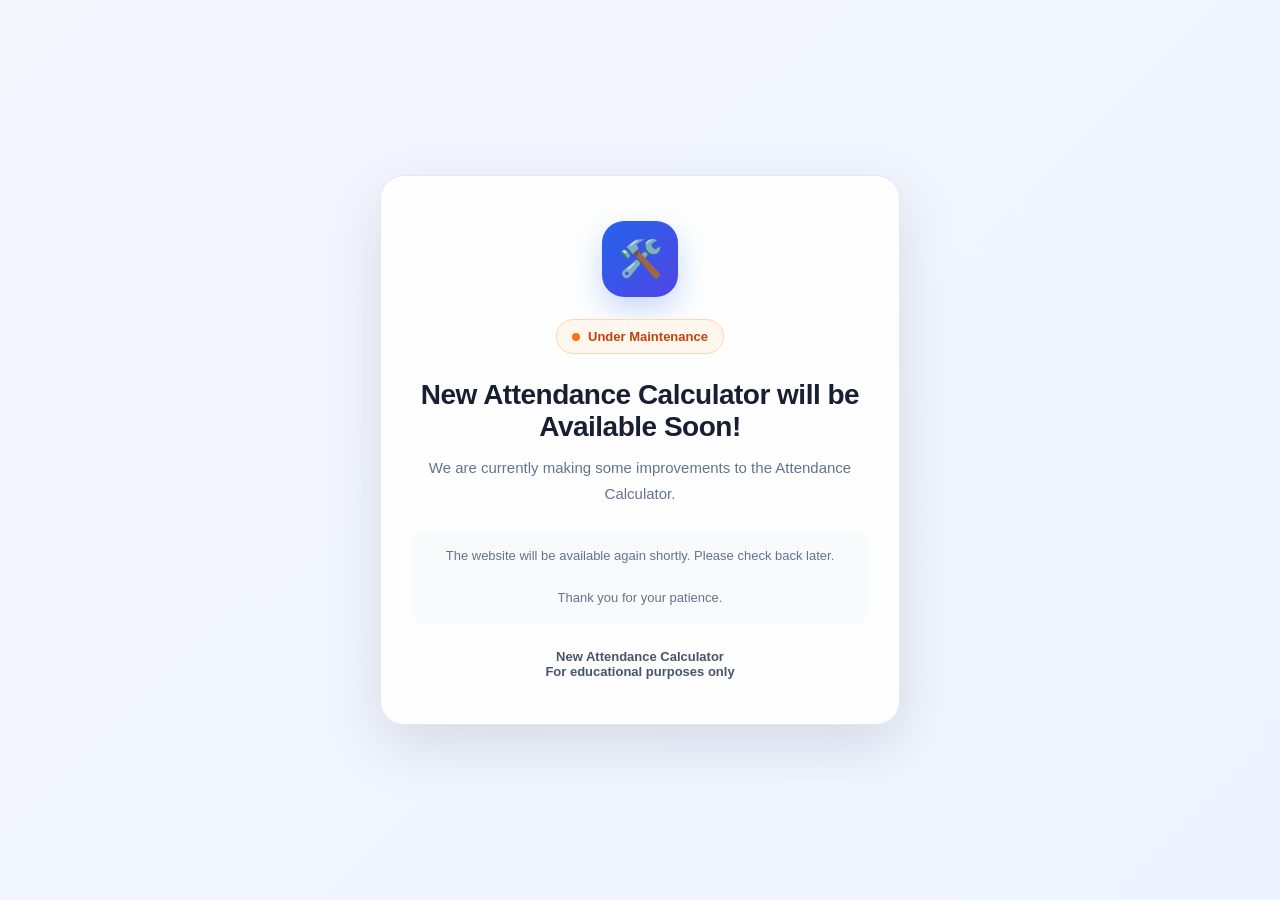
==== index.html @ e34f9a3a "Update index.html" ====
<!DOCTYPE html>
<html lang="en">
<head>
  <meta charset="UTF-8">
  <meta name="viewport" content="width=device-width, initial-scale=1.0">

  <title>New Attendance Calculator</title>
  <style>
    * {
      margin: 0;
      padding: 0;
      box-sizing: border-box;
    }

    body {
      min-height: 100vh;
      font-family: Inter, Arial, sans-serif;
      background: linear-gradient(135deg, #f5f7ff, #eef4ff);
      color: #172033;
      display: flex;
      align-items: center;
      justify-content: center;
      padding: 20px;
    }

    .maintenance-card {
      width: 100%;
      max-width: 520px;
      background: rgba(255, 255, 255, 0.95);
      border: 1px solid #e2e8f0;
      border-radius: 24px;
      padding: 45px 30px;
      text-align: center;
      box-shadow: 0 20px 60px rgba(15, 23, 42, 0.12);
    }

    .icon {
      width: 76px;
      height: 76px;
      margin: 0 auto 22px;
      border-radius: 22px;
      background: linear-gradient(135deg, #2563eb, #4f46e5);
      display: flex;
      align-items: center;
      justify-content: center;
      font-size: 36px;
      box-shadow: 0 12px 30px rgba(37, 99, 235, 0.25);
    }

    h1 {
      font-size: 28px;
      margin-bottom: 12px;
      letter-spacing: -0.5px;
    }

    .subtitle {
      color: #64748b;
      font-size: 15px;
      line-height: 1.7;
      margin-bottom: 25px;
    }

    .status {
      display: inline-flex;
      align-items: center;
      gap: 8px;
      background: #fff7ed;
      color: #c2410c;
      border: 1px solid #fed7aa;
      padding: 9px 15px;
      border-radius: 999px;
      font-size: 13px;
      font-weight: 700;
      margin-bottom: 25px;
    }

    .dot {
      width: 8px;
      height: 8px;
      background: #f97316;
      border-radius: 50%;
      animation: pulse 1.5s infinite;
    }

    @keyframes pulse {
      0%, 100% {
        opacity: 1;
      }

      50% {
        opacity: 0.35;
      }
    }

    .info {
      background: #f8fafc;
      border-radius: 14px;
      padding: 15px;
      color: #64748b;
      font-size: 13px;
      line-height: 1.6;
      margin-bottom: 25px;
    }

    .brand {
      font-size: 13px;
      color: #94a3b8;
    }

    .brand strong {
      color: #475569;
    }

    @media (max-width: 480px) {
      .maintenance-card {
        padding: 35px 20px;
        border-radius: 20px;
      }

      h1 {
        font-size: 24px;
      }

      .icon {
        width: 68px;
        height: 68px;
        font-size: 32px;
      }
    }
  </style>
</head>

<body>

  <main class="maintenance-card">

    <div class="icon">🛠️</div>

    <div class="status">
      <span class="dot"></span>
      Under Maintenance
    </div>

    <h1>New Attendance Calculator will be Available Soon!</h1>

    <p class="subtitle">
      We are currently making some improvements to the
      Attendance Calculator.
    </p>

    <div class="info">
      The website will be available again shortly.
      Please check back later.
      <br><br>
      Thank you for your patience.
    </div>

    <div class="brand">
      <strong>New Attendance Calculator
      <br>
      For educational purposes only
    </div>

  </main>

</body>
</html>
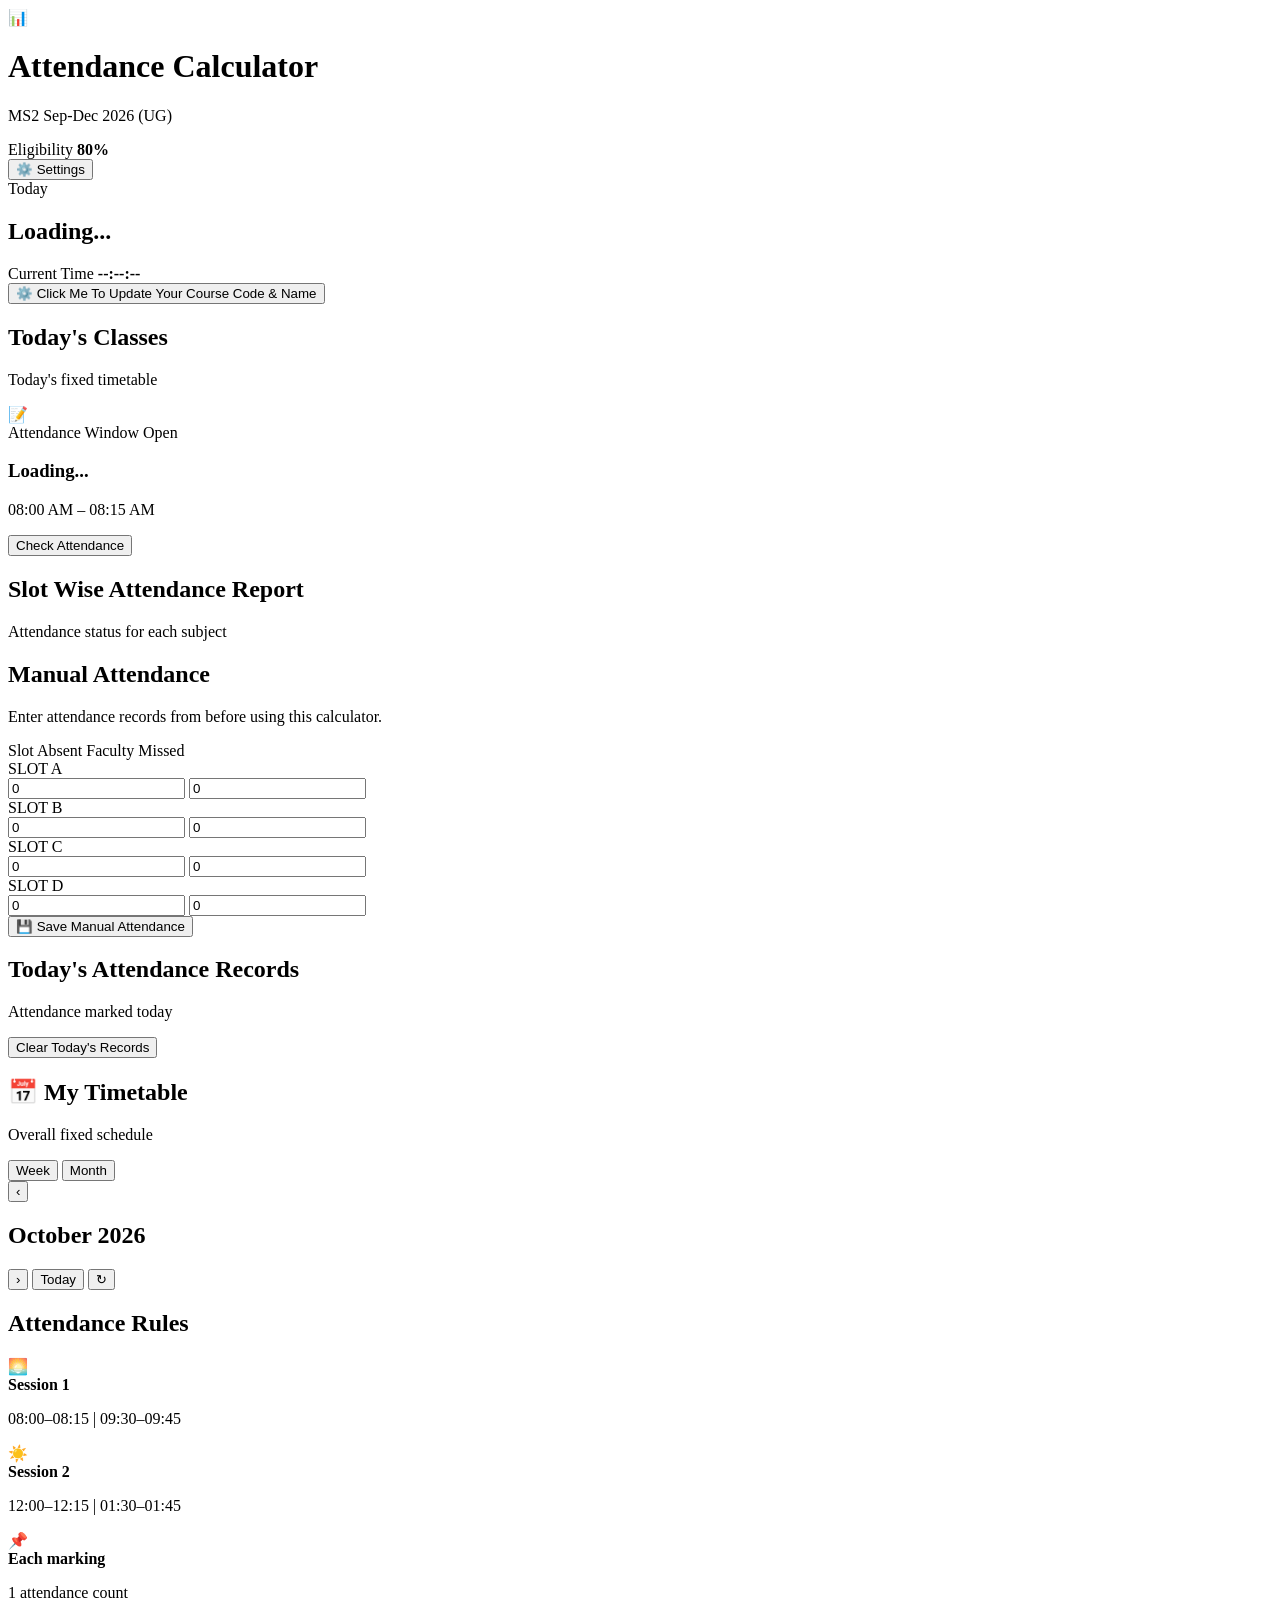
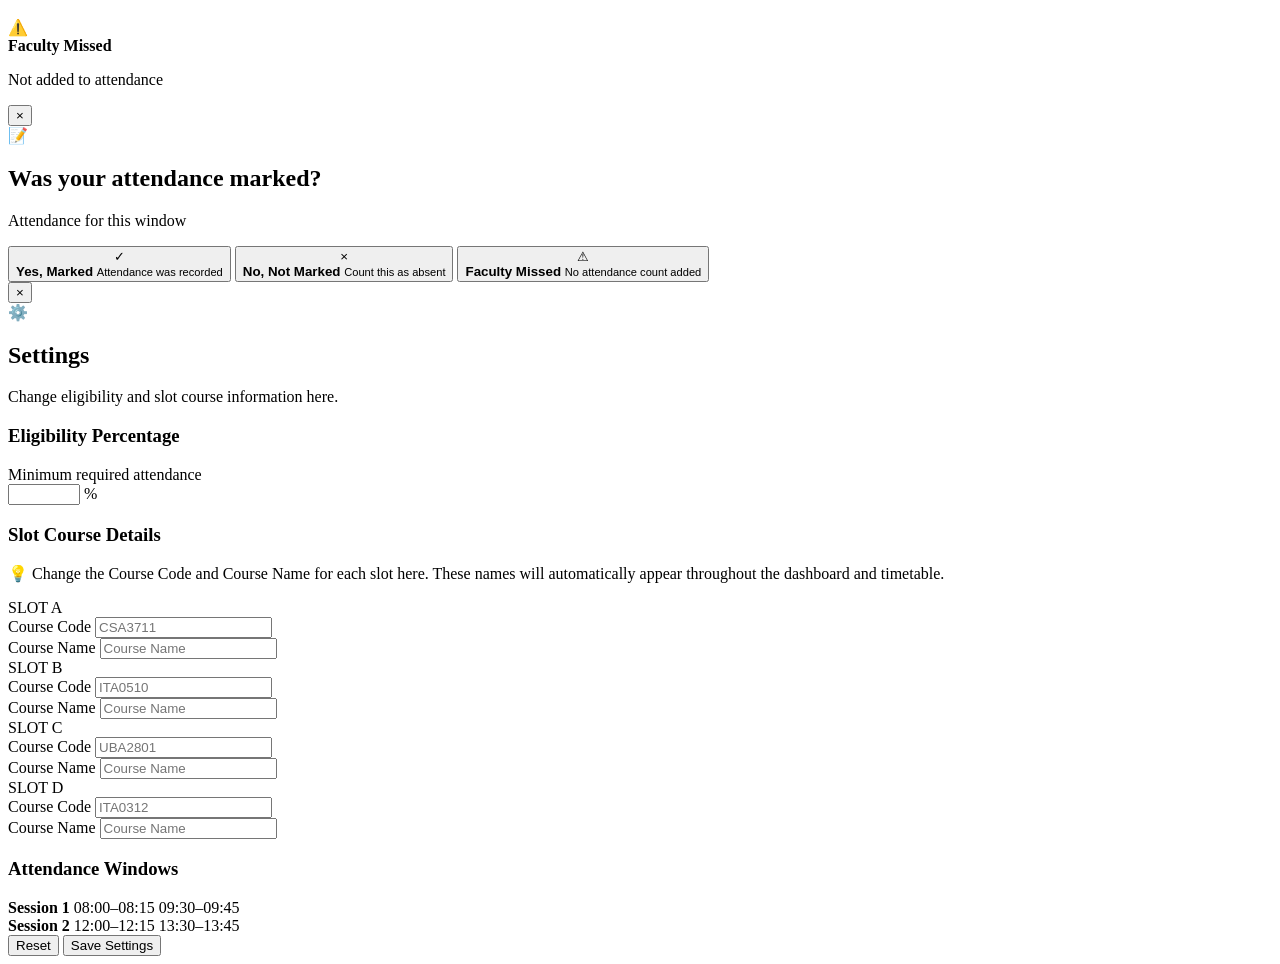
==== commit 2c956d5e: "New Portsl New SEM index.html" ====
--- a/index.html
+++ b/index.html
@@ -1,167 +1,1013 @@
 <!DOCTYPE html>
 <html lang="en">
 <head>
-  <meta charset="UTF-8">
-  <meta name="viewport" content="width=device-width, initial-scale=1.0">
-
-  <title>New Attendance Calculator</title>
-  <style>
-    * {
-      margin: 0;
-      padding: 0;
-      box-sizing: border-box;
-    }
-
-    body {
-      min-height: 100vh;
-      font-family: Inter, Arial, sans-serif;
-      background: linear-gradient(135deg, #f5f7ff, #eef4ff);
-      color: #172033;
-      display: flex;
-      align-items: center;
-      justify-content: center;
-      padding: 20px;
-    }
-
-    .maintenance-card {
-      width: 100%;
-      max-width: 520px;
-      background: rgba(255, 255, 255, 0.95);
-      border: 1px solid #e2e8f0;
-      border-radius: 24px;
-      padding: 45px 30px;
-      text-align: center;
-      box-shadow: 0 20px 60px rgba(15, 23, 42, 0.12);
-    }
-
-    .icon {
-      width: 76px;
-      height: 76px;
-      margin: 0 auto 22px;
-      border-radius: 22px;
-      background: linear-gradient(135deg, #2563eb, #4f46e5);
-      display: flex;
-      align-items: center;
-      justify-content: center;
-      font-size: 36px;
-      box-shadow: 0 12px 30px rgba(37, 99, 235, 0.25);
-    }
-
-    h1 {
-      font-size: 28px;
-      margin-bottom: 12px;
-      letter-spacing: -0.5px;
-    }
-
-    .subtitle {
-      color: #64748b;
-      font-size: 15px;
-      line-height: 1.7;
-      margin-bottom: 25px;
-    }
-
-    .status {
-      display: inline-flex;
-      align-items: center;
-      gap: 8px;
-      background: #fff7ed;
-      color: #c2410c;
-      border: 1px solid #fed7aa;
-      padding: 9px 15px;
-      border-radius: 999px;
-      font-size: 13px;
-      font-weight: 700;
-      margin-bottom: 25px;
-    }
-
-    .dot {
-      width: 8px;
-      height: 8px;
-      background: #f97316;
-      border-radius: 50%;
-      animation: pulse 1.5s infinite;
-    }
-
-    @keyframes pulse {
-      0%, 100% {
-        opacity: 1;
-      }
-
-      50% {
-        opacity: 0.35;
-      }
-    }
-
-    .info {
-      background: #f8fafc;
-      border-radius: 14px;
-      padding: 15px;
-      color: #64748b;
-      font-size: 13px;
-      line-height: 1.6;
-      margin-bottom: 25px;
-    }
-
-    .brand {
-      font-size: 13px;
-      color: #94a3b8;
-    }
-
-    .brand strong {
-      color: #475569;
-    }
-
-    @media (max-width: 480px) {
-      .maintenance-card {
-        padding: 35px 20px;
-        border-radius: 20px;
-      }
-
-      h1 {
-        font-size: 24px;
-      }
-
-      .icon {
-        width: 68px;
-        height: 68px;
-        font-size: 32px;
-      }
-    }
-  </style>
+    <meta charset="UTF-8">
+    <meta name="viewport" content="width=device-width, initial-scale=1.0">
+
+    <title>Attendance Calculator - MS2 Sep-Dec 2026</title>
+
+    <link rel="stylesheet" href="style.css">
 </head>
 
 <body>
 
-  <main class="maintenance-card">
-
-    <div class="icon">🛠️</div>
-
-    <div class="status">
-      <span class="dot"></span>
-      Under Maintenance
+<div class="app-container">
+
+    <!-- HEADER -->
+    <header class="top-header">
+
+        <div class="brand-section">
+
+            <div class="brand-icon">
+                📊
+            </div>
+
+            <div>
+                <h1>Attendance Calculator</h1>
+                <p>MS2 Sep-Dec 2026 (UG)</p>
+            </div>
+
+        </div>
+
+
+        <div class="header-actions">
+
+            <div class="eligibility-badge">
+
+                <span>Eligibility</span>
+
+                <strong id="headerEligibility">
+                    80%
+                </strong>
+
+            </div>
+
+
+            <button
+                class="settings-btn"
+                onclick="openSettings()"
+            >
+                ⚙️ Settings
+            </button>
+
+        </div>
+
+    </header>
+
+
+    <!-- CURRENT DATE/TIME -->
+    <section class="current-time-card">
+
+        <div>
+
+            <span class="small-label">
+                Today
+            </span>
+
+            <h2 id="currentDate">
+                Loading...
+            </h2>
+
+        </div>
+
+
+        <div class="live-time">
+
+            <span class="small-label">
+                Current Time
+            </span>
+
+            <strong id="currentTime">
+                --:--:--
+            </strong>
+
+        </div>
+        
+
+    </section>
+    <section class="current-time-card">
+      <div>
+            <button
+                class="settings-btn"
+                onclick="openSettings()"
+            >
+                ⚙️ Click Me To Update Your Course Code & Name
+            </button>
+
+            
+
+        </div>
+    </section>
+
+
+    <!-- TODAY'S CLASSES -->
+    <section class="section">
+
+        <div class="section-heading">
+
+            <div>
+
+                <h2>Today's Classes</h2>
+
+                <p>
+                    Today's fixed timetable
+                </p>
+
+            </div>
+
+        </div>
+
+
+        <div
+            id="todaySchedule"
+            class="today-schedule"
+        >
+        </div>
+
+    </section>
+
+
+    <!-- ACTIVE ATTENDANCE -->
+    <section
+        id="activeWindowSection"
+        class="active-window-section hidden"
+    >
+
+        <div class="active-window-card">
+
+            <div class="active-icon">
+                📝
+            </div>
+
+
+            <div class="active-info">
+
+                <span class="active-label">
+                    Attendance Window Open
+                </span>
+
+                <h3 id="activeSubjectName">
+                    Loading...
+                </h3>
+
+                <p id="activeWindowTime">
+                    08:00 AM – 08:15 AM
+                </p>
+
+            </div>
+
+
+            <button
+                class="check-attendance-btn"
+                onclick="openAttendanceModal()"
+            >
+                Check Attendance
+            </button>
+
+        </div>
+
+    </section>
+
+
+    <!-- SLOT ATTENDANCE -->
+    <section class="section">
+
+        <div class="section-heading">
+
+            <div>
+
+                <h2>Slot Wise Attendance Report</h2>
+
+                <p>
+                    Attendance status for each subject
+                </p>
+
+            </div>
+
+        </div>
+
+
+        <div
+            id="slotGrid"
+            class="slot-grid"
+        >
+        </div>
+
+    </section>
+
+
+    <!-- MANUAL ATTENDANCE -->
+    <section class="section">
+
+        <div class="section-heading">
+
+            <div>
+
+                <h2>Manual Attendance</h2>
+
+                <p>
+                    Enter attendance records from before using this calculator.
+                </p>
+
+            </div>
+
+        </div>
+
+
+        <div class="manual-main-card">
+
+            <div class="manual-main-header">
+
+                <span>Slot</span>
+
+                <span>Absent</span>
+
+                <span>Faculty Missed</span>
+
+            </div>
+
+
+            <!-- SLOT A -->
+
+            <div class="manual-main-row">
+
+                <div class="manual-slot-name slot-a-text">
+                    SLOT A
+                </div>
+
+                <input
+                    type="number"
+                    id="mainManualAbsentA"
+                    min="0"
+                    value="0"
+                >
+
+                <input
+                    type="number"
+                    id="mainManualFacultyA"
+                    min="0"
+                    value="0"
+                >
+
+            </div>
+
+
+            <!-- SLOT B -->
+
+            <div class="manual-main-row">
+
+                <div class="manual-slot-name slot-b-text">
+                    SLOT B
+                </div>
+
+                <input
+                    type="number"
+                    id="mainManualAbsentB"
+                    min="0"
+                    value="0"
+                >
+
+                <input
+                    type="number"
+                    id="mainManualFacultyB"
+                    min="0"
+                    value="0"
+                >
+
+            </div>
+
+
+            <!-- SLOT C -->
+
+            <div class="manual-main-row">
+
+                <div class="manual-slot-name slot-c-text">
+                    SLOT C
+                </div>
+
+                <input
+                    type="number"
+                    id="mainManualAbsentC"
+                    min="0"
+                    value="0"
+                >
+
+                <input
+                    type="number"
+                    id="mainManualFacultyC"
+                    min="0"
+                    value="0"
+                >
+
+            </div>
+
+
+            <!-- SLOT D -->
+
+            <div class="manual-main-row">
+
+                <div class="manual-slot-name slot-d-text">
+                    SLOT D
+                </div>
+
+                <input
+                    type="number"
+                    id="mainManualAbsentD"
+                    min="0"
+                    value="0"
+                >
+
+                <input
+                    type="number"
+                    id="mainManualFacultyD"
+                    min="0"
+                    value="0"
+                >
+
+            </div>
+
+
+            <div class="manual-save-area">
+
+                <button
+                    class="save-manual-btn"
+                    onclick="saveManualAttendance()"
+                >
+                    💾 Save Manual Attendance
+                </button>
+
+            </div>
+
+        </div>
+
+    </section>
+
+
+    <!-- TODAY RECORDS -->
+    <section class="section">
+
+        <div class="section-heading records-heading">
+
+            <div>
+
+                <h2>
+                    Today's Attendance Records
+                </h2>
+
+                <p>
+                    Attendance marked today
+                </p>
+
+            </div>
+
+
+            <button
+                class="danger-outline-btn"
+                onclick="clearTodayRecords()"
+            >
+                Clear Today's Records
+            </button>
+
+        </div>
+
+
+        <div
+            id="todayRecords"
+            class="records-container"
+        >
+        </div>
+
+    </section>
+
+
+    <!-- FIXED TIMETABLE -->
+    <section class="section timetable-section">
+
+        <div class="section-heading">
+
+            <div>
+
+                <h2>
+                    📅 My Timetable
+                </h2>
+
+                <p>
+                    Overall fixed schedule
+                </p>
+
+            </div>
+
+
+            <div class="view-switch">
+
+                <button
+                    id="weekViewBtn"
+                    onclick="setTimetableView('week')"
+                >
+                    Week
+                </button>
+
+
+                <button
+                    id="monthViewBtn"
+                    class="active"
+                    onclick="setTimetableView('month')"
+                >
+                    Month
+                </button>
+
+            </div>
+
+        </div>
+
+
+        <div class="calendar-toolbar">
+
+            <button
+                onclick="changeMonth(-1)"
+                class="calendar-arrow"
+            >
+                ‹
+            </button>
+
+
+            <h2 id="calendarTitle">
+                October 2026
+            </h2>
+
+
+            <button
+                onclick="changeMonth(1)"
+                class="calendar-arrow"
+            >
+                ›
+            </button>
+
+
+            <button
+                onclick="goToToday()"
+                class="today-btn"
+            >
+                Today
+            </button>
+
+
+            <button
+                onclick="refreshSchedule()"
+                class="refresh-btn"
+            >
+                ↻
+            </button>
+
+        </div>
+
+
+        <div
+            id="calendarContainer"
+            class="calendar-container"
+        >
+        </div>
+
+    </section>
+
+
+    <!-- RULES -->
+    <section class="section rules-section">
+
+        <h2>
+            Attendance Rules
+        </h2>
+
+
+        <div class="rules-grid">
+
+            <div class="rule-card">
+
+                <span>🌅</span>
+
+                <div>
+
+                    <strong>
+                        Session 1
+                    </strong>
+
+                    <p>
+                        08:00–08:15 |
+                        09:30–09:45
+                    </p>
+
+                </div>
+
+            </div>
+
+
+            <div class="rule-card">
+
+                <span>☀️</span>
+
+                <div>
+
+                    <strong>
+                        Session 2
+                    </strong>
+
+                    <p>
+                        12:00–12:15 |
+                        01:30–01:45
+                    </p>
+
+                </div>
+
+            </div>
+
+
+            <div class="rule-card">
+
+                <span>📌</span>
+
+                <div>
+
+                    <strong>
+                        Each marking
+                    </strong>
+
+                    <p>
+                        1 attendance count
+                    </p>
+
+                </div>
+
+            </div>
+
+
+            <div class="rule-card">
+
+                <span>⚠️</span>
+
+                <div>
+
+                    <strong>
+                        Faculty Missed
+                    </strong>
+
+                    <p>
+                        Not added to attendance
+                    </p>
+
+                </div>
+
+            </div>
+
+        </div>
+
+    </section>
+
+</div>
+
+
+<!-- =====================================================
+     ATTENDANCE MODAL
+===================================================== -->
+
+<div
+    id="attendanceModal"
+    class="modal hidden"
+>
+
+    <div class="modal-box">
+
+        <button
+            class="modal-close"
+            onclick="closeAttendanceModal()"
+        >
+            ×
+        </button>
+
+
+        <div class="modal-icon">
+            📝
+        </div>
+
+
+        <h2>
+            Was your attendance marked?
+        </h2>
+
+
+        <p id="modalSubjectText">
+            Attendance for this window
+        </p>
+
+
+        <div class="attendance-options">
+
+            <button
+                class="attendance-option present-option"
+                onclick="submitAttendance('present')"
+            >
+
+                <span>✓</span>
+
+                <div>
+
+                    <strong>
+                        Yes, Marked
+                    </strong>
+
+                    <small>
+                        Attendance was recorded
+                    </small>
+
+                </div>
+
+            </button>
+
+
+            <button
+                class="attendance-option absent-option"
+                onclick="submitAttendance('absent')"
+            >
+
+                <span>×</span>
+
+                <div>
+
+                    <strong>
+                        No, Not Marked
+                    </strong>
+
+                    <small>
+                        Count this as absent
+                    </small>
+
+                </div>
+
+            </button>
+
+
+            <button
+                class="attendance-option missed-option"
+                onclick="submitAttendance('faculty_missed')"
+            >
+
+                <span>⚠</span>
+
+                <div>
+
+                    <strong>
+                        Faculty Missed
+                    </strong>
+
+                    <small>
+                        No attendance count added
+                    </small>
+
+                </div>
+
+            </button>
+
+        </div>
+
     </div>
 
-    <h1>New Attendance Calculator will be Available Soon!</h1>
-
-    <p class="subtitle">
-      We are currently making some improvements to the
-      Attendance Calculator.
-    </p>
-
-    <div class="info">
-      The website will be available again shortly.
-      Please check back later.
-      <br><br>
-      Thank you for your patience.
+</div>
+
+
+<!-- =====================================================
+     SETTINGS MODAL
+===================================================== -->
+
+<div
+    id="settingsModal"
+    class="modal hidden"
+>
+
+    <div class="modal-box settings-modal-box">
+
+        <button
+            class="modal-close"
+            onclick="closeSettings()"
+        >
+            ×
+        </button>
+
+
+        <div class="modal-icon">
+            ⚙️
+        </div>
+
+
+        <h2>
+            Settings
+        </h2>
+
+
+        <p class="modal-description">
+            Change eligibility and slot course information here.
+        </p>
+
+
+        <!-- ELIGIBILITY -->
+
+        <div class="settings-section">
+
+            <h3>
+                Eligibility Percentage
+            </h3>
+
+            <label>
+                Minimum required attendance
+            </label>
+
+
+            <div class="percentage-input">
+
+                <input
+                    type="number"
+                    id="eligibilityInput"
+                    min="1"
+                    max="100"
+                    step="0.1"
+                >
+
+                <span>%</span>
+
+            </div>
+
+        </div>
+
+
+        <!-- COURSE INFORMATION -->
+
+        <div class="settings-section">
+
+            <h3>
+                Slot Course Details
+            </h3>
+
+            <p class="settings-help">
+                💡 Change the Course Code and Course Name for each slot here.
+                These names will automatically appear throughout the dashboard
+                and timetable.
+            </p>
+
+
+            <!-- A -->
+
+            <div class="slot-setting-card">
+
+                <div class="slot-setting-title slot-a-title">
+                    SLOT A
+                </div>
+
+
+                <div class="setting-row">
+
+                    <div>
+
+                        <label>
+                            Course Code
+                        </label>
+
+                        <input
+                            type="text"
+                            id="codeA"
+                            placeholder="CSA3711"
+                        >
+
+                    </div>
+
+
+                    <div>
+
+                        <label>
+                            Course Name
+                        </label>
+
+                        <input
+                            type="text"
+                            id="nameA"
+                            placeholder="Course Name"
+                        >
+
+                    </div>
+
+                </div>
+
+            </div>
+
+
+            <!-- B -->
+
+            <div class="slot-setting-card">
+
+                <div class="slot-setting-title slot-b-title">
+                    SLOT B
+                </div>
+
+
+                <div class="setting-row">
+
+                    <div>
+
+                        <label>
+                            Course Code
+                        </label>
+
+                        <input
+                            type="text"
+                            id="codeB"
+                            placeholder="ITA0510"
+                        >
+
+                    </div>
+
+
+                    <div>
+
+                        <label>
+                            Course Name
+                        </label>
+
+                        <input
+                            type="text"
+                            id="nameB"
+                            placeholder="Course Name"
+                        >
+
+                    </div>
+
+                </div>
+
+            </div>
+
+
+            <!-- C -->
+
+            <div class="slot-setting-card">
+
+                <div class="slot-setting-title slot-c-title">
+                    SLOT C
+                </div>
+
+
+                <div class="setting-row">
+
+                    <div>
+
+                        <label>
+                            Course Code
+                        </label>
+
+                        <input
+                            type="text"
+                            id="codeC"
+                            placeholder="UBA2801"
+                        >
+
+                    </div>
+
+
+                    <div>
+
+                        <label>
+                            Course Name
+                        </label>
+
+                        <input
+                            type="text"
+                            id="nameC"
+                            placeholder="Course Name"
+                        >
+
+                    </div>
+
+                </div>
+
+            </div>
+
+
+            <!-- D -->
+
+            <div class="slot-setting-card">
+
+                <div class="slot-setting-title slot-d-title">
+                    SLOT D
+                </div>
+
+
+                <div class="setting-row">
+
+                    <div>
+
+                        <label>
+                            Course Code
+                        </label>
+
+                        <input
+                            type="text"
+                            id="codeD"
+                            placeholder="ITA0312"
+                        >
+
+                    </div>
+
+
+                    <div>
+
+                        <label>
+                            Course Name
+                        </label>
+
+                        <input
+                            type="text"
+                            id="nameD"
+                            placeholder="Course Name"
+                        >
+
+                    </div>
+
+                </div>
+
+            </div>
+
+        </div>
+
+
+        <!-- ATTENDANCE WINDOWS -->
+
+        <div class="settings-section">
+
+            <h3>
+                Attendance Windows
+            </h3>
+
+
+            <div class="window-list">
+
+                <div>
+
+                    <strong>
+                        Session 1
+                    </strong>
+
+                    <span>
+                        08:00–08:15
+                    </span>
+
+                    <span>
+                        09:30–09:45
+                    </span>
+
+                </div>
+
+
+                <div>
+
+                    <strong>
+                        Session 2
+                    </strong>
+
+                    <span>
+                        12:00–12:15
+                    </span>
+
+                    <span>
+                        13:30–13:45
+                    </span>
+
+                </div>
+
+            </div>
+
+        </div>
+
+
+        <div class="settings-actions">
+
+            <button
+                class="secondary-btn"
+                onclick="resetSettings()"
+            >
+                Reset
+            </button>
+
+
+            <button
+                class="primary-btn"
+                onclick="saveSettings()"
+            >
+                Save Settings
+            </button>
+
+        </div>
+
     </div>
 
-    <div class="brand">
-      <strong>New Attendance Calculator
-      <br>
-      For educational purposes only
-    </div>
-
-  </main>
+</div>
+
+
+<script src="app.js"></script>
 
 </body>
 </html>
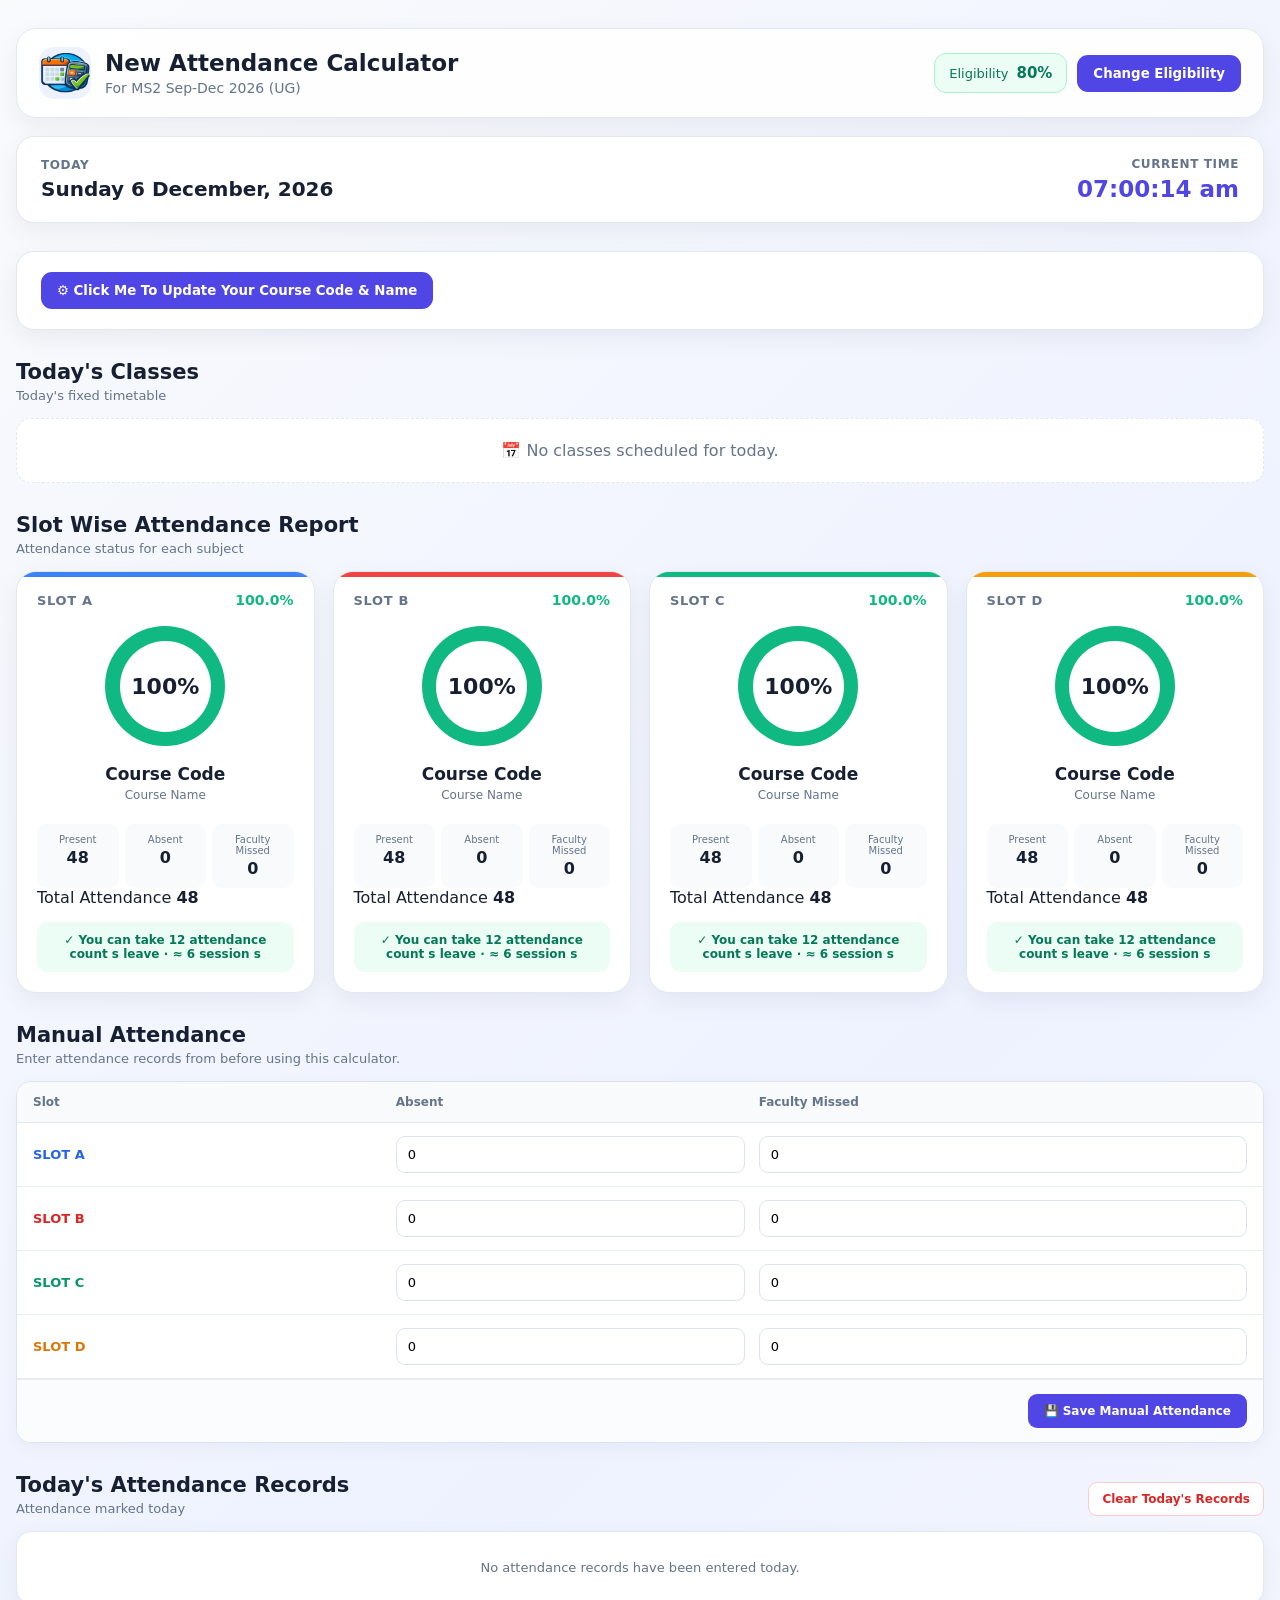
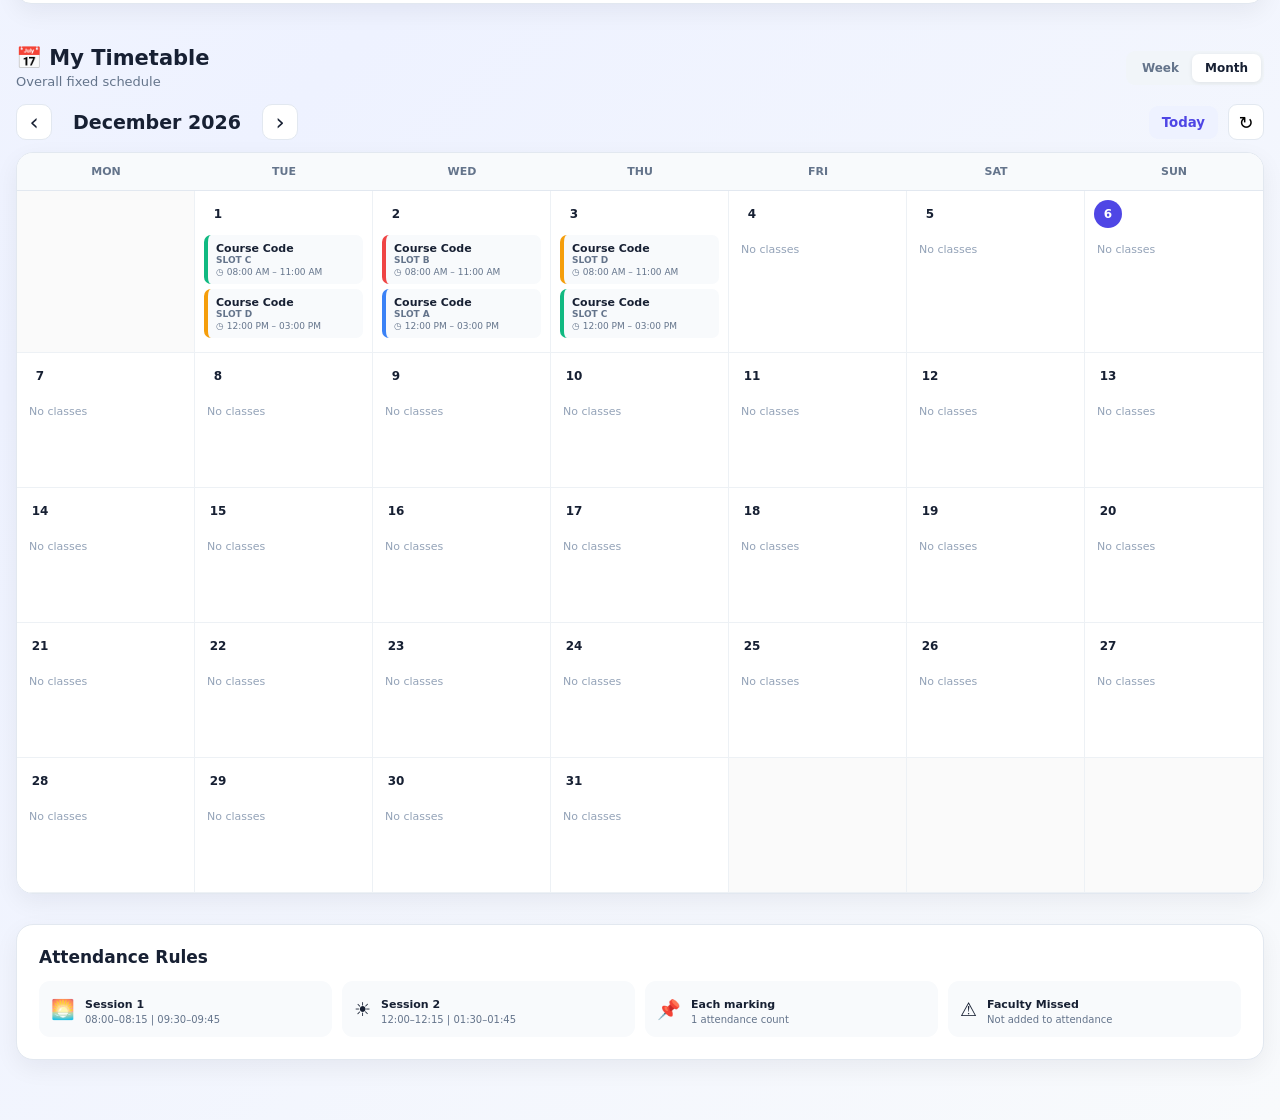
==== commit db00fe71: "Update index.html" ====
--- a/index.html
+++ b/index.html
@@ -4,7 +4,7 @@
     <meta charset="UTF-8">
     <meta name="viewport" content="width=device-width, initial-scale=1.0">
 
-    <title>Attendance Calculator - MS2 Sep-Dec 2026</title>
+    <title>New Attendance Calculator</title>
 
     <link rel="stylesheet" href="style.css">
 </head>
@@ -19,12 +19,12 @@
         <div class="brand-section">
 
             <div class="brand-icon">
-                📊
+                <img src="logo.png" alt="" width="50" height="40">
             </div>
 
             <div>
-                <h1>Attendance Calculator</h1>
-                <p>MS2 Sep-Dec 2026 (UG)</p>
+                <h1>New Attendance Calculator</h1>
+                <p>For MS2 Sep-Dec 2026 (UG)</p>
             </div>
 
         </div>
@@ -47,7 +47,7 @@
                 class="settings-btn"
                 onclick="openSettings()"
             >
-                ⚙️ Settings
+                Change Eligibility
             </button>
 
         </div>
@@ -772,7 +772,7 @@
                         <input
                             type="text"
                             id="codeA"
-                            placeholder="CSA3711"
+                            placeholder="Ex : CSA02"
                         >
 
                     </div>
@@ -787,7 +787,7 @@
                         <input
                             type="text"
                             id="nameA"
-                            placeholder="Course Name"
+                            placeholder="Ex : C Programming"
                         >
 
                     </div>
@@ -817,7 +817,7 @@
                         <input
                             type="text"
                             id="codeB"
-                            placeholder="ITA0510"
+                            placeholder="Ex : CSA01"
                         >
 
                     </div>
@@ -832,7 +832,7 @@
                         <input
                             type="text"
                             id="nameB"
-                            placeholder="Course Name"
+                            placeholder="Ex : C Programming"
                         >
 
                     </div>
@@ -862,7 +862,7 @@
                         <input
                             type="text"
                             id="codeC"
-                            placeholder="UBA2801"
+                            placeholder="Ex : CSA01"
                         >
 
                     </div>
@@ -877,7 +877,7 @@
                         <input
                             type="text"
                             id="nameC"
-                            placeholder="Course Name"
+                            placeholder="Ex : C Programming"
                         >
 
                     </div>
@@ -907,7 +907,7 @@
                         <input
                             type="text"
                             id="codeD"
-                            placeholder="ITA0312"
+                            placeholder="Ex : CSA01"
                         >
 
                     </div>
@@ -922,7 +922,7 @@
                         <input
                             type="text"
                             id="nameD"
-                            placeholder="Course Name"
+                            placeholder="Ex : C Programming"
                         >
 
                     </div>
--- a/style.css
+++ b/style.css
@@ -0,0 +1,2004 @@
+/* =========================================================
+   GLOBAL
+========================================================= */
+
+* {
+    box-sizing: border-box;
+    margin: 0;
+    padding: 0;
+}
+
+:root {
+    --primary: #4f46e5;
+    --primary-light: #eef2ff;
+
+    --green: #10b981;
+    --green-light: #ecfdf5;
+
+    --red: #ef4444;
+    --red-light: #fef2f2;
+
+    --orange: #f59e0b;
+    --orange-light: #fffbeb;
+
+    --blue: #3b82f6;
+    --blue-light: #eff6ff;
+
+    --text: #172033;
+    --text-light: #64748b;
+
+    --border: #e2e8f0;
+    --background: #f5f7fb;
+    --white: #ffffff;
+
+    --shadow: 0 8px 25px rgba(15, 23, 42, 0.06);
+}
+
+body {
+    font-family:
+        Inter,
+        ui-sans-serif,
+        system-ui,
+        -apple-system,
+        BlinkMacSystemFont,
+        "Segoe UI",
+        sans-serif;
+
+    background:
+        linear-gradient(
+            135deg,
+            #f8fafc 0%,
+            #eef2ff 50%,
+            #f8fafc 100%
+        );
+
+    color: var(--text);
+    min-height: 100vh;
+}
+
+button,
+input {
+    font-family: inherit;
+}
+
+button {
+    cursor: pointer;
+}
+
+.hidden {
+    display: none !important;
+}
+
+
+/* =========================================================
+   APP
+========================================================= */
+
+.app-container {
+    width: min(1450px, calc(100% - 32px));
+    margin: 0 auto;
+    padding: 28px 0 60px;
+}
+
+
+/* =========================================================
+   HEADER
+========================================================= */
+
+.top-header {
+    display: flex;
+    justify-content: space-between;
+    align-items: center;
+    gap: 20px;
+
+    background: rgba(255,255,255,0.92);
+
+    border: 1px solid var(--border);
+    border-radius: 20px;
+
+    padding: 18px 22px;
+
+    box-shadow: var(--shadow);
+
+    margin-bottom: 18px;
+}
+
+.brand-section {
+    display: flex;
+    align-items: center;
+    gap: 14px;
+}
+
+.brand-icon {
+    width: 52px;
+    height: 52px;
+
+    display: flex;
+    align-items: center;
+    justify-content: center;
+
+    border-radius: 15px;
+
+    background: var(--primary-light);
+
+    font-size: 25px;
+}
+
+.brand-section h1 {
+    font-size: 23px;
+    font-weight: 800;
+}
+
+.brand-section p {
+    margin-top: 4px;
+    color: var(--text-light);
+    font-size: 14px;
+}
+
+.header-actions {
+    display: flex;
+    align-items: center;
+    gap: 10px;
+}
+
+.eligibility-badge {
+    display: flex;
+    align-items: center;
+    gap: 8px;
+
+    background: var(--green-light);
+    color: #047857;
+
+    border: 1px solid #a7f3d0;
+
+    padding: 10px 14px;
+
+    border-radius: 12px;
+
+    font-size: 13px;
+}
+
+.eligibility-badge strong {
+    font-size: 15px;
+}
+
+.settings-btn {
+    border: none;
+
+    background: var(--primary);
+    color: white;
+
+    padding: 11px 16px;
+
+    border-radius: 11px;
+
+    font-weight: 700;
+
+    transition: 0.2s;
+}
+
+.settings-btn:hover {
+    transform: translateY(-1px);
+    background: #4338ca;
+}
+
+
+/* =========================================================
+   CURRENT TIME
+========================================================= */
+
+.current-time-card {
+    display: flex;
+    justify-content: space-between;
+    align-items: center;
+
+    background: white;
+
+    border: 1px solid var(--border);
+    border-radius: 18px;
+
+    padding: 20px 24px;
+
+    box-shadow: var(--shadow);
+
+    margin-bottom: 28px;
+}
+
+.small-label {
+    display: block;
+
+    color: var(--text-light);
+
+    font-size: 12px;
+    font-weight: 600;
+
+    text-transform: uppercase;
+    letter-spacing: 0.05em;
+
+    margin-bottom: 5px;
+}
+
+.current-time-card h2 {
+    font-size: 20px;
+}
+
+.live-time {
+    text-align: right;
+}
+
+.live-time strong {
+    font-size: 23px;
+    color: var(--primary);
+}
+
+
+/* =========================================================
+   SECTIONS
+========================================================= */
+
+.section {
+    margin-top: 30px;
+}
+
+.section-heading {
+    display: flex;
+    justify-content: space-between;
+    align-items: center;
+
+    margin-bottom: 15px;
+}
+
+.section-heading h2 {
+    font-size: 21px;
+    font-weight: 800;
+}
+
+.section-heading p {
+    color: var(--text-light);
+    font-size: 13px;
+    margin-top: 4px;
+}
+
+
+/* =========================================================
+   TODAY SCHEDULE
+========================================================= */
+
+.today-schedule {
+    display: grid;
+
+    grid-template-columns:
+        repeat(auto-fit, minmax(280px, 1fr));
+
+    gap: 14px;
+}
+
+.today-class-card {
+    position: relative;
+
+    background: white;
+
+    border: 1px solid var(--border);
+    border-radius: 16px;
+
+    padding: 18px;
+
+    box-shadow: var(--shadow);
+
+    overflow: hidden;
+}
+
+.today-class-card::before {
+    content: "";
+
+    position: absolute;
+
+    left: 0;
+    top: 0;
+    bottom: 0;
+
+    width: 5px;
+
+    background: var(--primary);
+}
+
+.today-class-card.slot-A::before {
+    background: #3b82f6;
+}
+
+.today-class-card.slot-B::before {
+    background: #ef4444;
+}
+
+.today-class-card.slot-C::before {
+    background: #10b981;
+}
+
+.today-class-card.slot-D::before {
+    background: #f59e0b;
+}
+
+.class-time {
+    color: var(--text-light);
+    font-size: 12px;
+    font-weight: 700;
+
+    margin-bottom: 8px;
+}
+
+.class-code {
+    font-size: 18px;
+    font-weight: 800;
+}
+
+.class-name {
+    color: var(--text-light);
+    font-size: 13px;
+    margin-top: 4px;
+}
+
+.class-slot {
+    display: inline-block;
+
+    margin-top: 12px;
+
+    background: #f1f5f9;
+
+    padding: 5px 9px;
+
+    border-radius: 7px;
+
+    font-size: 11px;
+    font-weight: 800;
+}
+
+.no-class-card {
+    background: white;
+
+    border: 1px dashed var(--border);
+    border-radius: 15px;
+
+    padding: 22px;
+
+    color: var(--text-light);
+
+    text-align: center;
+}
+
+
+/* =========================================================
+   ACTIVE ATTENDANCE
+========================================================= */
+
+.active-window-section {
+    margin-top: 25px;
+}
+
+.active-window-card {
+    display: flex;
+    align-items: center;
+    gap: 16px;
+
+    background:
+        linear-gradient(
+            135deg,
+            #eef2ff,
+            #ffffff
+        );
+
+    border: 1px solid #c7d2fe;
+
+    border-radius: 17px;
+
+    padding: 18px;
+
+    box-shadow: var(--shadow);
+}
+
+.active-icon {
+    width: 50px;
+    height: 50px;
+
+    display: flex;
+    align-items: center;
+    justify-content: center;
+
+    border-radius: 14px;
+
+    background: white;
+
+    font-size: 22px;
+}
+
+.active-info {
+    flex: 1;
+}
+
+.active-label {
+    color: var(--primary);
+
+    font-size: 11px;
+    font-weight: 800;
+
+    text-transform: uppercase;
+}
+
+.active-info h3 {
+    font-size: 17px;
+    margin-top: 4px;
+}
+
+.active-info p {
+    color: var(--text-light);
+    font-size: 13px;
+    margin-top: 4px;
+}
+
+.check-attendance-btn {
+    background: var(--primary);
+    color: white;
+
+    border: none;
+
+    border-radius: 11px;
+
+    padding: 12px 18px;
+
+    font-weight: 800;
+}
+
+
+/* =========================================================
+   SLOT CARDS
+========================================================= */
+
+.slot-grid {
+    display: grid;
+
+    grid-template-columns:
+        repeat(4, minmax(0, 1fr));
+
+    gap: 18px;
+}
+
+.slot-card {
+    position: relative;
+
+    background: white;
+
+    border: 1px solid var(--border);
+    border-radius: 20px;
+
+    padding: 20px;
+
+    box-shadow: var(--shadow);
+
+    overflow: hidden;
+}
+
+.slot-card::before {
+    content: "";
+
+    position: absolute;
+
+    top: 0;
+    left: 0;
+    right: 0;
+
+    height: 5px;
+
+    background: var(--primary);
+}
+
+.slot-card.slot-A::before {
+    background: #3b82f6;
+}
+
+.slot-card.slot-B::before {
+    background: #ef4444;
+}
+
+.slot-card.slot-C::before {
+    background: #10b981;
+}
+
+.slot-card.slot-D::before {
+    background: #f59e0b;
+}
+
+.slot-top {
+    display: flex;
+    justify-content: space-between;
+    align-items: center;
+}
+
+.slot-label {
+    font-size: 13px;
+    font-weight: 900;
+
+    letter-spacing: 0.05em;
+
+    color: var(--text-light);
+}
+
+.slot-percentage-small {
+    font-size: 14px;
+    font-weight: 900;
+}
+
+.circular-progress {
+    width: 120px;
+    height: 120px;
+
+    border-radius: 50%;
+
+    margin: 18px auto;
+
+    display: flex;
+    align-items: center;
+    justify-content: center;
+
+    position: relative;
+
+    background:
+        conic-gradient(
+            var(--progress-color) var(--percentage),
+            #e5e7eb 0
+        );
+}
+
+.circular-progress::before {
+    content: "";
+
+    position: absolute;
+
+    width: 91px;
+    height: 91px;
+
+    border-radius: 50%;
+
+    background: white;
+}
+
+.circular-progress span {
+    position: relative;
+
+    font-size: 22px;
+    font-weight: 900;
+}
+
+.slot-course-code {
+    text-align: center;
+
+    font-size: 17px;
+    font-weight: 850;
+}
+
+.slot-course-name {
+    text-align: center;
+
+    color: var(--text-light);
+
+    font-size: 12px;
+
+    min-height: 18px;
+
+    margin-top: 4px;
+}
+
+.slot-stats {
+    margin-top: 18px;
+
+    display: grid;
+
+    grid-template-columns:
+        repeat(3, 1fr);
+
+    gap: 6px;
+}
+
+.stat-box {
+    background: #f8fafc;
+
+    border-radius: 10px;
+
+    padding: 10px 5px;
+
+    text-align: center;
+}
+
+.stat-box span {
+    display: block;
+
+    color: var(--text-light);
+
+    font-size: 10px;
+
+    margin-bottom: 3px;
+}
+
+.stat-box strong {
+    font-size: 16px;
+}
+
+.slot-result {
+    margin-top: 15px;
+
+    border-radius: 11px;
+
+    padding: 11px;
+
+    text-align: center;
+
+    font-size: 12px;
+    font-weight: 700;
+}
+
+.slot-result.can-leave {
+    background: var(--green-light);
+    color: #047857;
+}
+
+.slot-result.need-attendance {
+    background: var(--red-light);
+    color: #b91c1c;
+}
+
+.slot-result.no-data {
+    background: #f8fafc;
+    color: var(--text-light);
+}
+
+
+/* =========================================================
+   OVERALL
+========================================================= */
+
+.overall-card {
+    background: white;
+
+    border: 1px solid var(--border);
+    border-radius: 22px;
+
+    padding: 30px;
+
+    box-shadow: var(--shadow);
+
+    text-align: center;
+}
+
+.overall-percentage {
+    font-size: 48px;
+    font-weight: 900;
+
+    margin: 5px 0;
+}
+
+.overall-status {
+    display: inline-block;
+
+    border-radius: 30px;
+
+    padding: 7px 13px;
+
+    font-size: 12px;
+    font-weight: 800;
+}
+
+.overall-status.good {
+    background: var(--green-light);
+    color: #047857;
+}
+
+.overall-status.bad {
+    background: var(--red-light);
+    color: #b91c1c;
+}
+
+.overall-message {
+    max-width: 600px;
+
+    margin: 16px auto 0;
+
+    padding: 15px;
+
+    border-radius: 12px;
+
+    font-size: 14px;
+    font-weight: 700;
+}
+
+.overall-message.good {
+    background: #f0fdf4;
+    color: #166534;
+}
+
+.overall-message.bad {
+    background: #fef2f2;
+    color: #991b1b;
+}
+
+.overall-note {
+    margin-top: 10px;
+
+    color: var(--text-light);
+
+    font-size: 12px;
+}
+
+
+/* =========================================================
+   RECORDS
+========================================================= */
+
+.records-heading {
+    align-items: flex-end;
+}
+
+.danger-outline-btn {
+    background: white;
+
+    border: 1px solid #fecaca;
+    color: #dc2626;
+
+    padding: 9px 13px;
+
+    border-radius: 9px;
+
+    font-size: 12px;
+    font-weight: 700;
+}
+
+.records-container {
+    background: white;
+
+    border: 1px solid var(--border);
+
+    border-radius: 15px;
+
+    overflow: hidden;
+
+    box-shadow: var(--shadow);
+}
+
+.record-row {
+    display: grid;
+
+    grid-template-columns:
+        1.2fr 1fr 1fr 1fr;
+
+    gap: 10px;
+
+    align-items: center;
+
+    padding: 14px 18px;
+
+    border-bottom: 1px solid #f1f5f9;
+}
+
+.record-row:last-child {
+    border-bottom: none;
+}
+
+.record-time {
+    color: var(--text-light);
+
+    font-size: 12px;
+}
+
+.record-subject {
+    font-weight: 800;
+
+    font-size: 13px;
+}
+
+.record-window {
+    color: var(--text-light);
+
+    font-size: 12px;
+}
+
+.record-status {
+    justify-self: end;
+
+    border-radius: 30px;
+
+    padding: 5px 9px;
+
+    font-size: 10px;
+    font-weight: 900;
+}
+
+.status-present {
+    background: var(--green-light);
+    color: #047857;
+}
+
+.status-absent {
+    background: var(--red-light);
+    color: #b91c1c;
+}
+
+.status-missed {
+    background: var(--orange-light);
+    color: #b45309;
+}
+
+.empty-records {
+    padding: 28px;
+
+    text-align: center;
+
+    color: var(--text-light);
+
+    font-size: 13px;
+}
+
+
+/* =========================================================
+   TIMETABLE
+========================================================= */
+
+.timetable-section {
+    margin-top: 42px;
+}
+
+.view-switch {
+    display: flex;
+
+    background: #f1f5f9;
+
+    padding: 3px;
+
+    border-radius: 9px;
+}
+
+.view-switch button {
+    border: none;
+
+    background: transparent;
+
+    padding: 7px 13px;
+
+    border-radius: 7px;
+
+    font-size: 12px;
+
+    font-weight: 700;
+
+    color: var(--text-light);
+}
+
+.view-switch button.active {
+    background: white;
+
+    color: var(--text);
+
+    box-shadow: 0 1px 4px rgba(0,0,0,0.08);
+}
+
+.calendar-toolbar {
+    display: flex;
+
+    align-items: center;
+
+    gap: 10px;
+
+    margin-bottom: 12px;
+}
+
+.calendar-toolbar h2 {
+    min-width: 190px;
+
+    text-align: center;
+
+    font-size: 19px;
+}
+
+.calendar-arrow {
+    width: 36px;
+    height: 36px;
+
+    border: 1px solid var(--border);
+
+    background: white;
+
+    border-radius: 10px;
+
+    font-size: 23px;
+
+    color: var(--text);
+}
+
+.today-btn {
+    border: none;
+
+    background: var(--primary-light);
+
+    color: var(--primary);
+
+    padding: 9px 13px;
+
+    border-radius: 9px;
+
+    font-weight: 800;
+
+    margin-left: auto;
+}
+
+.refresh-btn {
+    border: 1px solid var(--border);
+
+    background: white;
+
+    width: 36px;
+    height: 36px;
+
+    border-radius: 9px;
+
+    font-size: 18px;
+}
+
+.calendar-container {
+    background: rgba(255,255,255,0.92);
+
+    border: 1px solid var(--border);
+
+    border-radius: 17px;
+
+    box-shadow: var(--shadow);
+
+    overflow: hidden;
+}
+
+.month-calendar {
+    width: 100%;
+}
+
+.calendar-week-header {
+    display: grid;
+
+    grid-template-columns:
+        repeat(7, 1fr);
+
+    background: #f8fafc;
+
+    border-bottom: 1px solid var(--border);
+}
+
+.calendar-week-header div {
+    padding: 12px;
+
+    text-align: center;
+
+    color: var(--text-light);
+
+    font-size: 11px;
+
+    font-weight: 900;
+}
+
+.calendar-grid {
+    display: grid;
+
+    grid-template-columns:
+        repeat(7, 1fr);
+}
+
+.calendar-day {
+    min-height: 135px;
+
+    padding: 9px;
+
+    border-right: 1px solid #edf1f5;
+    border-bottom: 1px solid #edf1f5;
+
+    background: white;
+}
+
+.calendar-day:nth-child(7n) {
+    border-right: none;
+}
+
+.calendar-day.empty {
+    background: #fafafa;
+}
+
+.day-number {
+    width: 28px;
+    height: 28px;
+
+    display: flex;
+    align-items: center;
+    justify-content: center;
+
+    border-radius: 50%;
+
+    font-size: 12px;
+    font-weight: 800;
+
+    margin-bottom: 7px;
+}
+
+.today-day .day-number {
+    background: var(--primary);
+    color: white;
+}
+
+.calendar-event {
+    border-left: 4px solid var(--primary);
+
+    background: #f8fafc;
+
+    padding: 7px 7px 7px 8px;
+
+    border-radius: 7px;
+
+    margin-bottom: 5px;
+
+    overflow: hidden;
+}
+
+.calendar-event.slot-A {
+    border-color: #3b82f6;
+}
+
+.calendar-event.slot-B {
+    border-color: #ef4444;
+}
+
+.calendar-event.slot-C {
+    border-color: #10b981;
+}
+
+.calendar-event.slot-D {
+    border-color: #f59e0b;
+}
+
+.event-code {
+    font-size: 11px;
+
+    font-weight: 900;
+
+    white-space: nowrap;
+
+    overflow: hidden;
+
+    text-overflow: ellipsis;
+}
+
+.event-slot {
+    color: var(--text-light);
+
+    font-size: 9px;
+
+    font-weight: 800;
+}
+
+.event-time {
+    color: var(--text-light);
+
+    font-size: 9px;
+
+    margin-top: 2px;
+}
+
+.no-class-text {
+    color: #94a3b8;
+
+    font-size: 11px;
+
+    padding: 8px 3px;
+}
+
+.week-calendar {
+    padding: 15px;
+}
+
+.week-title {
+    text-align: center;
+
+    font-weight: 900;
+
+    margin-bottom: 14px;
+}
+
+.week-list {
+    display: grid;
+
+    gap: 8px;
+}
+
+.week-day-row {
+    display: grid;
+
+    grid-template-columns: 110px 1fr;
+
+    gap: 10px;
+
+    border: 1px solid #edf1f5;
+
+    border-radius: 10px;
+
+    padding: 10px;
+
+    background: white;
+}
+
+.week-day-name {
+    font-weight: 800;
+
+    font-size: 12px;
+}
+
+.week-events {
+    display: flex;
+
+    flex-wrap: wrap;
+
+    gap: 7px;
+}
+
+
+/* =========================================================
+   RULES
+========================================================= */
+
+.rules-section {
+    background: white;
+
+    border: 1px solid var(--border);
+
+    border-radius: 17px;
+
+    padding: 22px;
+
+    box-shadow: var(--shadow);
+}
+
+.rules-section > h2 {
+    font-size: 17px;
+
+    margin-bottom: 14px;
+}
+
+.rules-grid {
+    display: grid;
+
+    grid-template-columns:
+        repeat(4, 1fr);
+
+    gap: 10px;
+}
+
+.rule-card {
+    display: flex;
+
+    align-items: center;
+
+    gap: 10px;
+
+    background: #f8fafc;
+
+    border-radius: 11px;
+
+    padding: 12px;
+}
+
+.rule-card > span {
+    font-size: 19px;
+}
+
+.rule-card strong {
+    font-size: 11px;
+}
+
+.rule-card p {
+    color: var(--text-light);
+
+    font-size: 10px;
+
+    margin-top: 2px;
+}
+
+
+/* =========================================================
+   MODAL
+========================================================= */
+
+.modal {
+    position: fixed;
+
+    inset: 0;
+
+    z-index: 1000;
+
+    background: rgba(15, 23, 42, 0.48);
+
+    backdrop-filter: blur(5px);
+
+    display: flex;
+
+    align-items: center;
+    justify-content: center;
+
+    padding: 20px;
+}
+
+.modal-box {
+    width: min(500px, 100%);
+
+    max-height: 92vh;
+
+    overflow-y: auto;
+
+    background: white;
+
+    border-radius: 20px;
+
+    padding: 28px;
+
+    position: relative;
+
+    box-shadow:
+        0 25px 70px rgba(0,0,0,0.2);
+}
+
+.settings-modal-box {
+    width: min(760px, 100%);
+}
+
+.modal-close {
+    position: absolute;
+
+    right: 16px;
+    top: 14px;
+
+    width: 34px;
+    height: 34px;
+
+    border: none;
+
+    background: #f1f5f9;
+
+    border-radius: 50%;
+
+    font-size: 23px;
+
+    color: var(--text-light);
+}
+
+.modal-icon {
+    width: 48px;
+    height: 48px;
+
+    display: flex;
+
+    align-items: center;
+    justify-content: center;
+
+    background: var(--primary-light);
+
+    border-radius: 13px;
+
+    font-size: 22px;
+
+    margin-bottom: 13px;
+}
+
+.modal-box h2 {
+    font-size: 21px;
+}
+
+.modal-box > p {
+    color: var(--text-light);
+
+    margin-top: 5px;
+
+    font-size: 13px;
+}
+
+.modal-description {
+    margin-bottom: 20px;
+}
+
+.attendance-options {
+    display: grid;
+
+    gap: 10px;
+
+    margin-top: 22px;
+}
+
+.attendance-option {
+    display: flex;
+
+    align-items: center;
+
+    gap: 13px;
+
+    width: 100%;
+
+    text-align: left;
+
+    padding: 15px;
+
+    border-radius: 13px;
+
+    background: white;
+
+    border: 1px solid var(--border);
+
+    transition: 0.2s;
+}
+
+.attendance-option:hover {
+    transform: translateY(-1px);
+}
+
+.attendance-option > span {
+    width: 38px;
+    height: 38px;
+
+    display: flex;
+
+    align-items: center;
+    justify-content: center;
+
+    border-radius: 10px;
+
+    font-size: 20px;
+    font-weight: 900;
+}
+
+.present-option > span {
+    background: var(--green-light);
+    color: var(--green);
+}
+
+.absent-option > span {
+    background: var(--red-light);
+    color: var(--red);
+}
+
+.missed-option > span {
+    background: var(--orange-light);
+    color: var(--orange);
+}
+
+.attendance-option strong {
+    display: block;
+
+    font-size: 13px;
+}
+
+.attendance-option small {
+    display: block;
+
+    color: var(--text-light);
+
+    font-size: 11px;
+
+    margin-top: 3px;
+}
+
+
+/* =========================================================
+   SETTINGS
+========================================================= */
+
+.settings-section {
+    margin-top: 24px;
+
+    border-top: 1px solid #edf1f5;
+
+    padding-top: 20px;
+}
+
+.settings-section h3 {
+    font-size: 15px;
+
+    margin-bottom: 7px;
+}
+
+.settings-help {
+    color: var(--text-light);
+
+    font-size: 11px;
+
+    margin-bottom: 13px;
+}
+
+.settings-section label {
+    display: block;
+
+    font-size: 11px;
+
+    font-weight: 700;
+
+    color: var(--text-light);
+
+    margin-bottom: 5px;
+}
+
+.percentage-input {
+    display: flex;
+
+    align-items: center;
+
+    max-width: 150px;
+
+    border: 1px solid var(--border);
+
+    border-radius: 9px;
+
+    overflow: hidden;
+}
+
+.percentage-input input {
+    width: 100%;
+
+    border: none;
+
+    outline: none;
+
+    padding: 10px;
+}
+
+.percentage-input span {
+    padding-right: 10px;
+
+    color: var(--text-light);
+}
+
+.slot-setting-card {
+    background: #f8fafc;
+
+    border: 1px solid #edf1f5;
+
+    border-radius: 12px;
+
+    padding: 13px;
+
+    margin-top: 10px;
+}
+
+.slot-setting-title {
+    font-size: 11px;
+
+    font-weight: 900;
+
+    margin-bottom: 10px;
+}
+
+.slot-a-title {
+    color: #2563eb;
+}
+
+.slot-b-title {
+    color: #dc2626;
+}
+
+.slot-c-title {
+    color: #059669;
+}
+
+.slot-d-title {
+    color: #d97706;
+}
+
+.setting-row {
+    display: grid;
+
+    grid-template-columns:
+        1fr 2fr;
+
+    gap: 10px;
+}
+
+.setting-row input {
+    width: 100%;
+
+    border: 1px solid var(--border);
+
+    background: white;
+
+    border-radius: 8px;
+
+    padding: 9px;
+
+    outline: none;
+}
+
+.setting-row input:focus {
+    border-color: var(--primary);
+}
+
+.manual-table {
+    border: 1px solid var(--border);
+
+    border-radius: 10px;
+
+    overflow: hidden;
+}
+
+.manual-header,
+.manual-row {
+    display: grid;
+
+    grid-template-columns:
+        1fr 1fr 1.5fr;
+
+    gap: 10px;
+
+    align-items: center;
+
+    padding: 9px 12px;
+}
+
+.manual-header {
+    background: #f8fafc;
+
+    color: var(--text-light);
+
+    font-size: 10px;
+
+    font-weight: 900;
+}
+
+.manual-row {
+    border-top: 1px solid #edf1f5;
+}
+
+.manual-row strong {
+    font-size: 11px;
+}
+
+.manual-row input {
+    width: 100%;
+
+    border: 1px solid var(--border);
+
+    border-radius: 7px;
+
+    padding: 7px;
+
+    outline: none;
+}
+
+.window-list {
+    display: grid;
+
+    grid-template-columns: 1fr 1fr;
+
+    gap: 10px;
+}
+
+.window-list > div {
+    background: #f8fafc;
+
+    border-radius: 10px;
+
+    padding: 12px;
+}
+
+.window-list strong {
+    display: block;
+
+    font-size: 11px;
+
+    margin-bottom: 7px;
+}
+
+.window-list span {
+    display: inline-block;
+
+    background: white;
+
+    border: 1px solid #e2e8f0;
+
+    padding: 5px 7px;
+
+    border-radius: 6px;
+
+    font-size: 10px;
+
+    margin-right: 4px;
+}
+
+.settings-actions {
+    display: flex;
+
+    justify-content: flex-end;
+
+    gap: 9px;
+
+    margin-top: 25px;
+}
+
+.primary-btn,
+.secondary-btn {
+    border: none;
+
+    padding: 11px 17px;
+
+    border-radius: 9px;
+
+    font-weight: 800;
+}
+
+.primary-btn {
+    background: var(--primary);
+    color: white;
+}
+
+.secondary-btn {
+    background: #f1f5f9;
+    color: var(--text);
+}
+
+
+/* =========================================================
+   RESPONSIVE
+========================================================= */
+
+@media (max-width: 1050px) {
+
+    .slot-grid {
+        grid-template-columns:
+            repeat(2, 1fr);
+    }
+
+    .rules-grid {
+        grid-template-columns:
+            repeat(2, 1fr);
+    }
+
+    .calendar-day {
+        min-height: 115px;
+    }
+}
+
+
+@media (max-width: 720px) {
+
+    .app-container {
+        width: min(100% - 18px, 650px);
+
+        padding-top: 10px;
+    }
+
+    .top-header {
+        flex-direction: column;
+        align-items: stretch;
+    }
+
+    .header-actions {
+        justify-content: space-between;
+    }
+
+    .current-time-card {
+        padding: 17px;
+    }
+
+    .current-time-card h2 {
+        font-size: 16px;
+    }
+
+    .live-time strong {
+        font-size: 18px;
+    }
+
+    .slot-grid {
+        grid-template-columns: 1fr;
+    }
+
+    .active-window-card {
+        flex-direction: column;
+
+        align-items: stretch;
+    }
+
+    .check-attendance-btn {
+        width: 100%;
+    }
+
+    .record-row {
+        grid-template-columns:
+            1fr 1fr;
+
+        gap: 8px;
+    }
+
+    .record-status {
+        justify-self: start;
+    }
+
+    .rules-grid {
+        grid-template-columns: 1fr;
+    }
+
+    .calendar-toolbar {
+        flex-wrap: wrap;
+    }
+
+    .calendar-toolbar h2 {
+        flex: 1;
+
+        min-width: 130px;
+
+        font-size: 16px;
+    }
+
+    .today-btn {
+        margin-left: 0;
+    }
+
+    .calendar-day {
+        min-height: 100px;
+
+        padding: 5px;
+    }
+
+    .calendar-week-header div {
+        padding: 8px 3px;
+
+        font-size: 9px;
+    }
+
+    .event-code {
+        font-size: 9px;
+    }
+
+    .event-slot,
+    .event-time {
+        font-size: 8px;
+    }
+
+    .setting-row {
+        grid-template-columns: 1fr;
+    }
+
+    .window-list {
+        grid-template-columns: 1fr;
+    }
+
+    .manual-header,
+    .manual-row {
+        grid-template-columns:
+            1fr 0.7fr 1fr;
+
+        font-size: 9px;
+    }
+
+    .week-day-row {
+        grid-template-columns: 75px 1fr;
+    }
+}
+
+
+@media (max-width: 480px) {
+
+    .brand-section h1 {
+        font-size: 19px;
+    }
+
+    .eligibility-badge {
+        padding: 8px;
+    }
+
+    .settings-btn {
+        padding: 9px 11px;
+    }
+
+    .calendar-grid {
+        min-width: 650px;
+    }
+
+    .calendar-container {
+        overflow-x: auto;
+    }
+
+    .calendar-day {
+        min-height: 120px;
+    }
+
+    .calendar-week-header {
+        min-width: 650px;
+    }
+
+    .overall-percentage {
+        font-size: 40px;
+    }
+}
+/* =========================================================
+   MAIN PAGE MANUAL ATTENDANCE
+========================================================= */
+
+.manual-main-card {
+    background: white;
+
+    border: 1px solid #dbe3ee;
+
+    border-radius: 15px;
+
+    overflow: hidden;
+
+    box-shadow:
+        0 5px 18px rgba(15, 23, 42, 0.04);
+}
+
+
+.manual-main-header,
+.manual-main-row {
+    display: grid;
+
+    grid-template-columns:
+        1fr 1fr 1.4fr;
+
+    align-items: center;
+
+    gap: 14px;
+
+    padding: 13px 16px;
+}
+
+
+.manual-main-header {
+    background: #f8fafc;
+
+    color: #64748b;
+
+    font-size: 12px;
+
+    font-weight: 800;
+
+    border-bottom: 1px solid #e2e8f0;
+}
+
+
+.manual-main-row {
+    border-bottom: 1px solid #e8edf3;
+}
+
+
+.manual-main-row:last-of-type {
+    border-bottom: none;
+}
+
+
+.manual-slot-name {
+    font-size: 13px;
+
+    font-weight: 800;
+}
+
+
+.slot-a-text {
+    color: #2563eb;
+}
+
+.slot-b-text {
+    color: #dc2626;
+}
+
+.slot-c-text {
+    color: #059669;
+}
+
+.slot-d-text {
+    color: #d97706;
+}
+
+
+.manual-main-row input {
+    width: 100%;
+
+    border: 1px solid #dbe3ee;
+
+    background: white;
+
+    border-radius: 9px;
+
+    padding: 10px 11px;
+
+    font-size: 13px;
+
+    outline: none;
+
+    transition: 0.2s;
+}
+
+
+.manual-main-row input:focus {
+    border-color: #6366f1;
+
+    box-shadow:
+        0 0 0 3px rgba(99, 102, 241, 0.08);
+}
+
+
+.manual-save-area {
+    display: flex;
+
+    justify-content: flex-end;
+
+    padding: 14px 16px;
+
+    background: #fbfcfe;
+
+    border-top: 1px solid #e8edf3;
+}
+
+
+.save-manual-btn {
+    border: none;
+
+    background: #4f46e5;
+
+    color: white;
+
+    padding: 10px 16px;
+
+    border-radius: 9px;
+
+    font-size: 12px;
+
+    font-weight: 800;
+
+    cursor: pointer;
+
+    transition: 0.2s;
+}
+
+
+.save-manual-btn:hover {
+    background: #4338ca;
+
+    transform: translateY(-1px);
+}
+
+
+/* =========================================================
+   REMOVE OLD SETTINGS MANUAL TABLE
+========================================================= */
+
+.manual-table {
+    display: none !important;
+}
+
+
+/* =========================================================
+   MOBILE
+========================================================= */
+
+@media (max-width: 650px) {
+
+    .manual-main-header,
+    .manual-main-row {
+        grid-template-columns:
+            0.8fr 1fr 1.2fr;
+
+        gap: 8px;
+
+        padding: 11px;
+    }
+
+
+    .manual-main-header {
+        font-size: 10px;
+    }
+
+
+    .manual-slot-name {
+        font-size: 11px;
+    }
+
+
+    .manual-main-row input {
+        padding: 9px 7px;
+
+        font-size: 12px;
+    }
+
+}
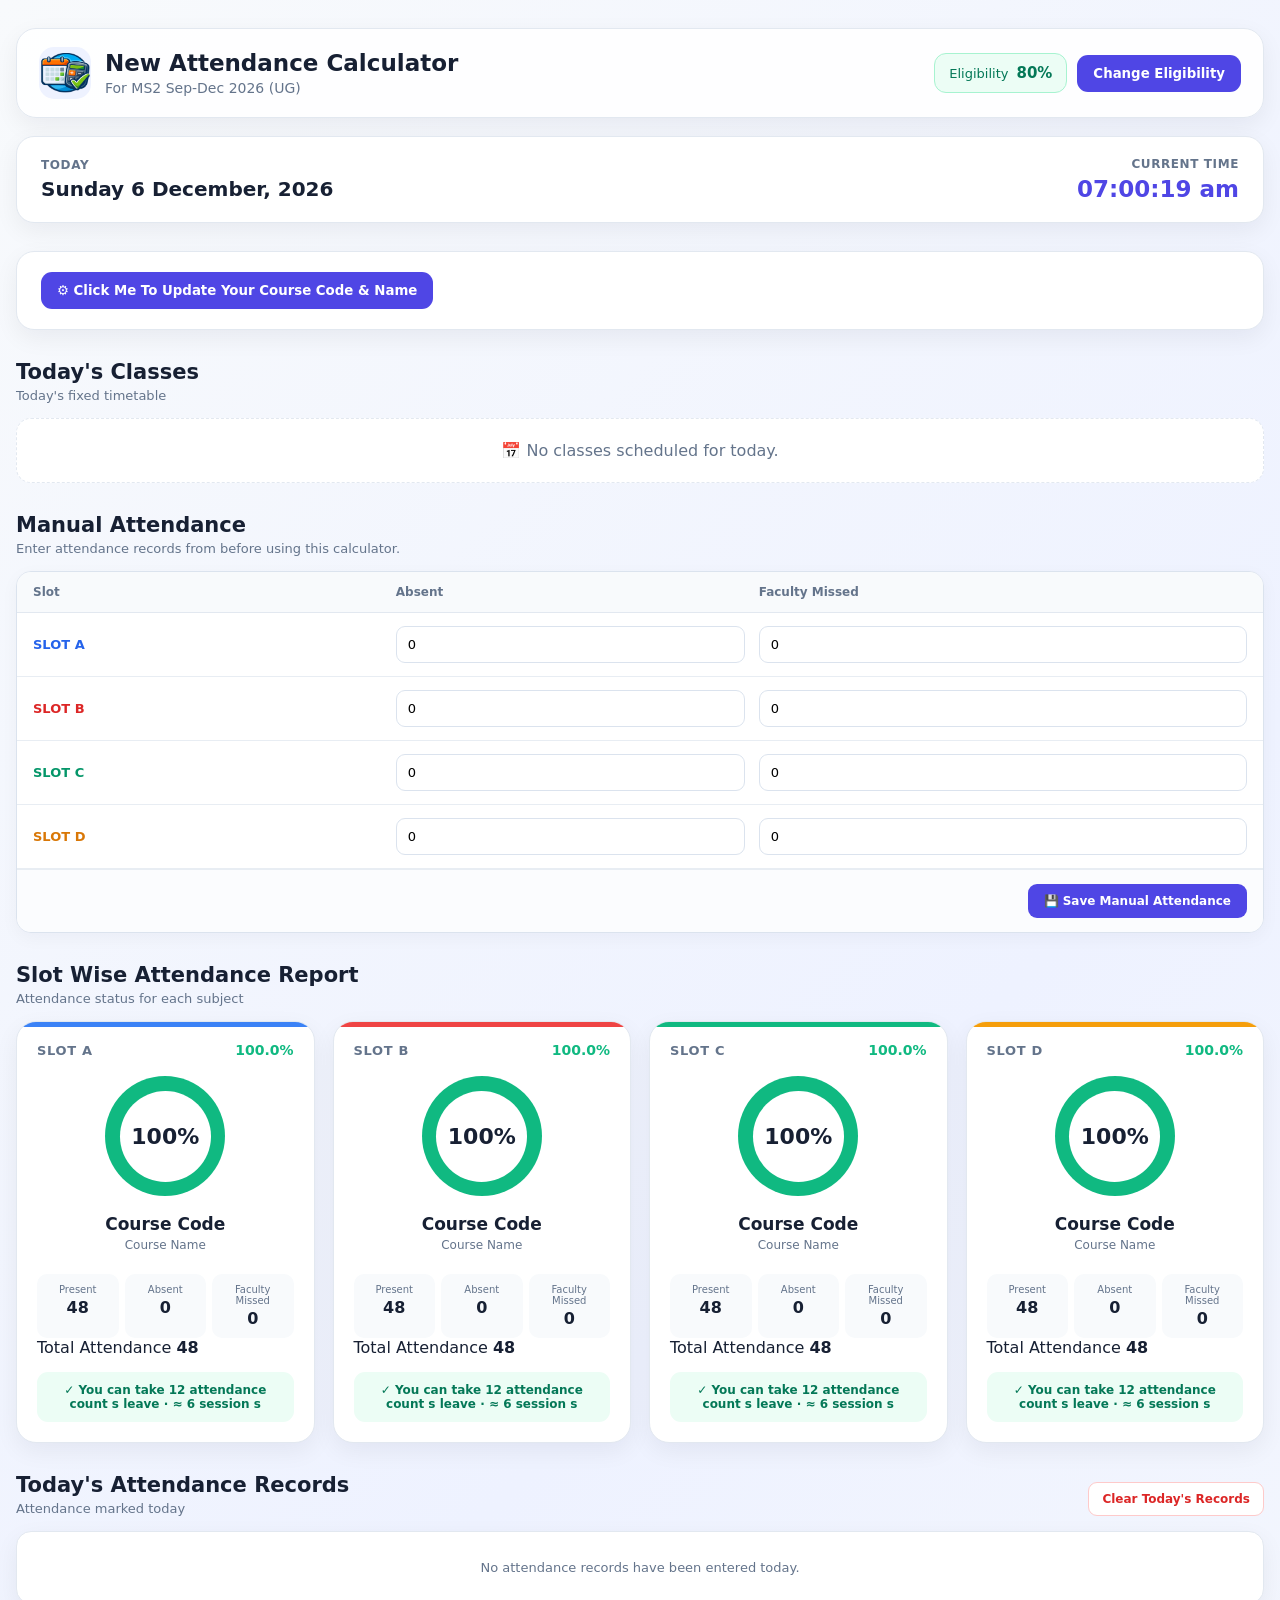
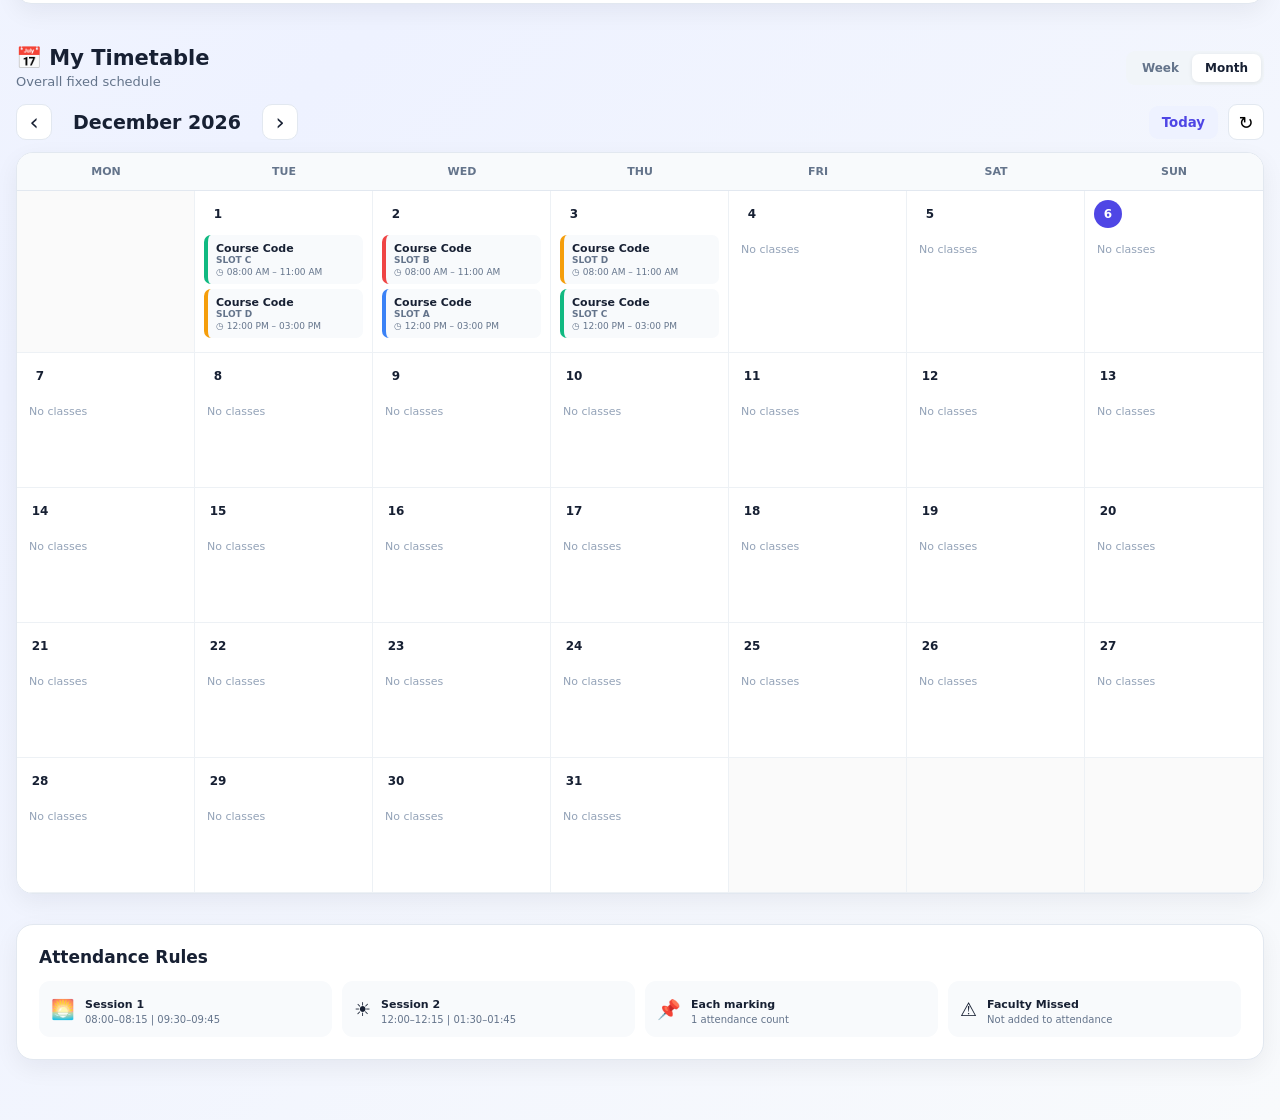
==== commit 05eff021: "Update index.html" ====
--- a/index.html
+++ b/index.html
@@ -126,6 +126,151 @@
 
     </section>
 
+<!-- MANUAL ATTENDANCE -->
+    <section class="section">
+
+        <div class="section-heading">
+
+            <div>
+
+                <h2>Manual Attendance</h2>
+
+                <p>
+                    Enter attendance records from before using this calculator.
+                </p>
+
+            </div>
+
+        </div>
+
+
+        <div class="manual-main-card">
+
+            <div class="manual-main-header">
+
+                <span>Slot</span>
+
+                <span>Absent</span>
+
+                <span>Faculty Missed</span>
+
+            </div>
+
+
+            <!-- SLOT A -->
+
+            <div class="manual-main-row">
+
+                <div class="manual-slot-name slot-a-text">
+                    SLOT A
+                </div>
+
+                <input
+                    type="number"
+                    id="mainManualAbsentA"
+                    min="0"
+                    value="0"
+                >
+
+                <input
+                    type="number"
+                    id="mainManualFacultyA"
+                    min="0"
+                    value="0"
+                >
+
+            </div>
+
+
+            <!-- SLOT B -->
+
+            <div class="manual-main-row">
+
+                <div class="manual-slot-name slot-b-text">
+                    SLOT B
+                </div>
+
+                <input
+                    type="number"
+                    id="mainManualAbsentB"
+                    min="0"
+                    value="0"
+                >
+
+                <input
+                    type="number"
+                    id="mainManualFacultyB"
+                    min="0"
+                    value="0"
+                >
+
+            </div>
+
+
+            <!-- SLOT C -->
+
+            <div class="manual-main-row">
+
+                <div class="manual-slot-name slot-c-text">
+                    SLOT C
+                </div>
+
+                <input
+                    type="number"
+                    id="mainManualAbsentC"
+                    min="0"
+                    value="0"
+                >
+
+                <input
+                    type="number"
+                    id="mainManualFacultyC"
+                    min="0"
+                    value="0"
+                >
+
+            </div>
+
+
+            <!-- SLOT D -->
+
+            <div class="manual-main-row">
+
+                <div class="manual-slot-name slot-d-text">
+                    SLOT D
+                </div>
+
+                <input
+                    type="number"
+                    id="mainManualAbsentD"
+                    min="0"
+                    value="0"
+                >
+
+                <input
+                    type="number"
+                    id="mainManualFacultyD"
+                    min="0"
+                    value="0"
+                >
+
+            </div>
+
+
+            <div class="manual-save-area">
+
+                <button
+                    class="save-manual-btn"
+                    onclick="saveManualAttendance()"
+                >
+                    💾 Save Manual Attendance
+                </button>
+
+            </div>
+
+        </div>
+
+    </section>
 
     <!-- ACTIVE ATTENDANCE -->
     <section
@@ -196,151 +341,7 @@
     </section>
 
 
-    <!-- MANUAL ATTENDANCE -->
-    <section class="section">
-
-        <div class="section-heading">
-
-            <div>
-
-                <h2>Manual Attendance</h2>
-
-                <p>
-                    Enter attendance records from before using this calculator.
-                </p>
-
-            </div>
-
-        </div>
-
-
-        <div class="manual-main-card">
-
-            <div class="manual-main-header">
-
-                <span>Slot</span>
-
-                <span>Absent</span>
-
-                <span>Faculty Missed</span>
-
-            </div>
-
-
-            <!-- SLOT A -->
-
-            <div class="manual-main-row">
-
-                <div class="manual-slot-name slot-a-text">
-                    SLOT A
-                </div>
-
-                <input
-                    type="number"
-                    id="mainManualAbsentA"
-                    min="0"
-                    value="0"
-                >
-
-                <input
-                    type="number"
-                    id="mainManualFacultyA"
-                    min="0"
-                    value="0"
-                >
-
-            </div>
-
-
-            <!-- SLOT B -->
-
-            <div class="manual-main-row">
-
-                <div class="manual-slot-name slot-b-text">
-                    SLOT B
-                </div>
-
-                <input
-                    type="number"
-                    id="mainManualAbsentB"
-                    min="0"
-                    value="0"
-                >
-
-                <input
-                    type="number"
-                    id="mainManualFacultyB"
-                    min="0"
-                    value="0"
-                >
-
-            </div>
-
-
-            <!-- SLOT C -->
-
-            <div class="manual-main-row">
-
-                <div class="manual-slot-name slot-c-text">
-                    SLOT C
-                </div>
-
-                <input
-                    type="number"
-                    id="mainManualAbsentC"
-                    min="0"
-                    value="0"
-                >
-
-                <input
-                    type="number"
-                    id="mainManualFacultyC"
-                    min="0"
-                    value="0"
-                >
-
-            </div>
-
-
-            <!-- SLOT D -->
-
-            <div class="manual-main-row">
-
-                <div class="manual-slot-name slot-d-text">
-                    SLOT D
-                </div>
-
-                <input
-                    type="number"
-                    id="mainManualAbsentD"
-                    min="0"
-                    value="0"
-                >
-
-                <input
-                    type="number"
-                    id="mainManualFacultyD"
-                    min="0"
-                    value="0"
-                >
-
-            </div>
-
-
-            <div class="manual-save-area">
-
-                <button
-                    class="save-manual-btn"
-                    onclick="saveManualAttendance()"
-                >
-                    💾 Save Manual Attendance
-                </button>
-
-            </div>
-
-        </div>
-
-    </section>
+    
 
 
     <!-- TODAY RECORDS -->
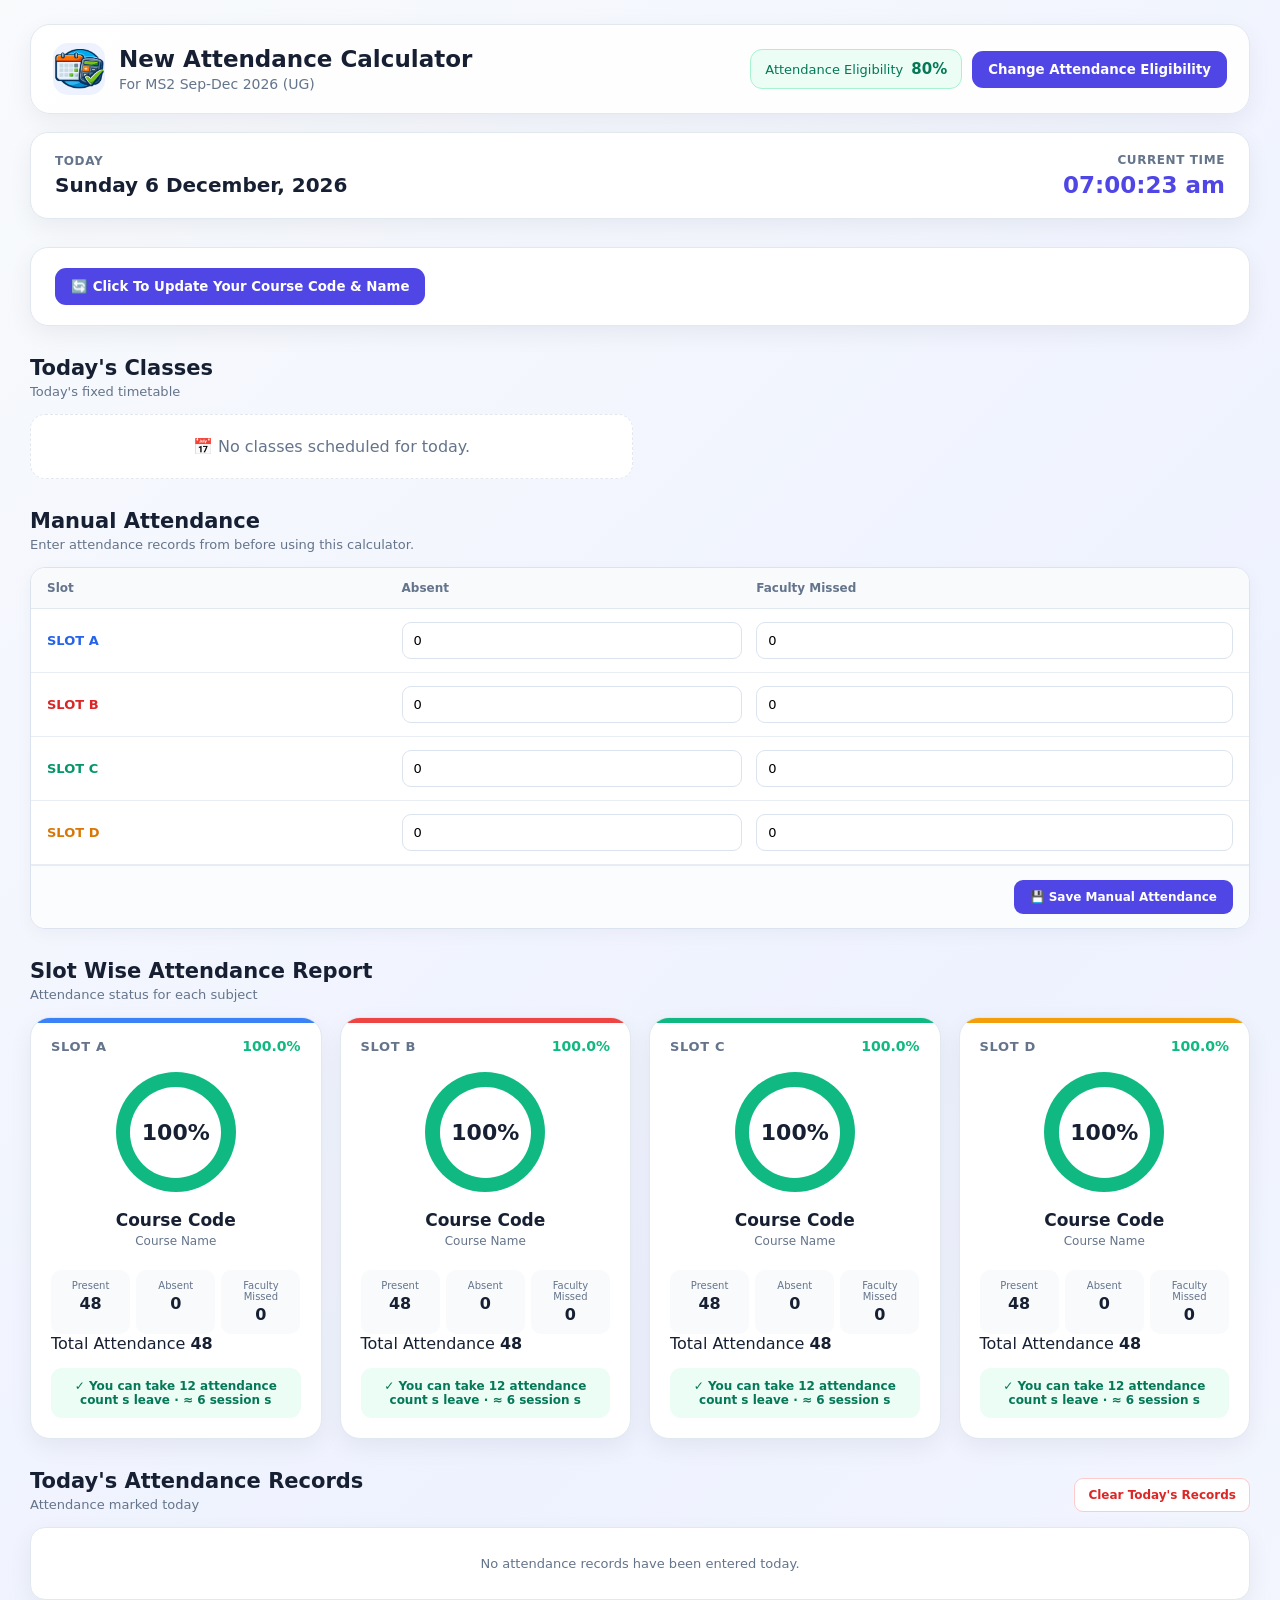
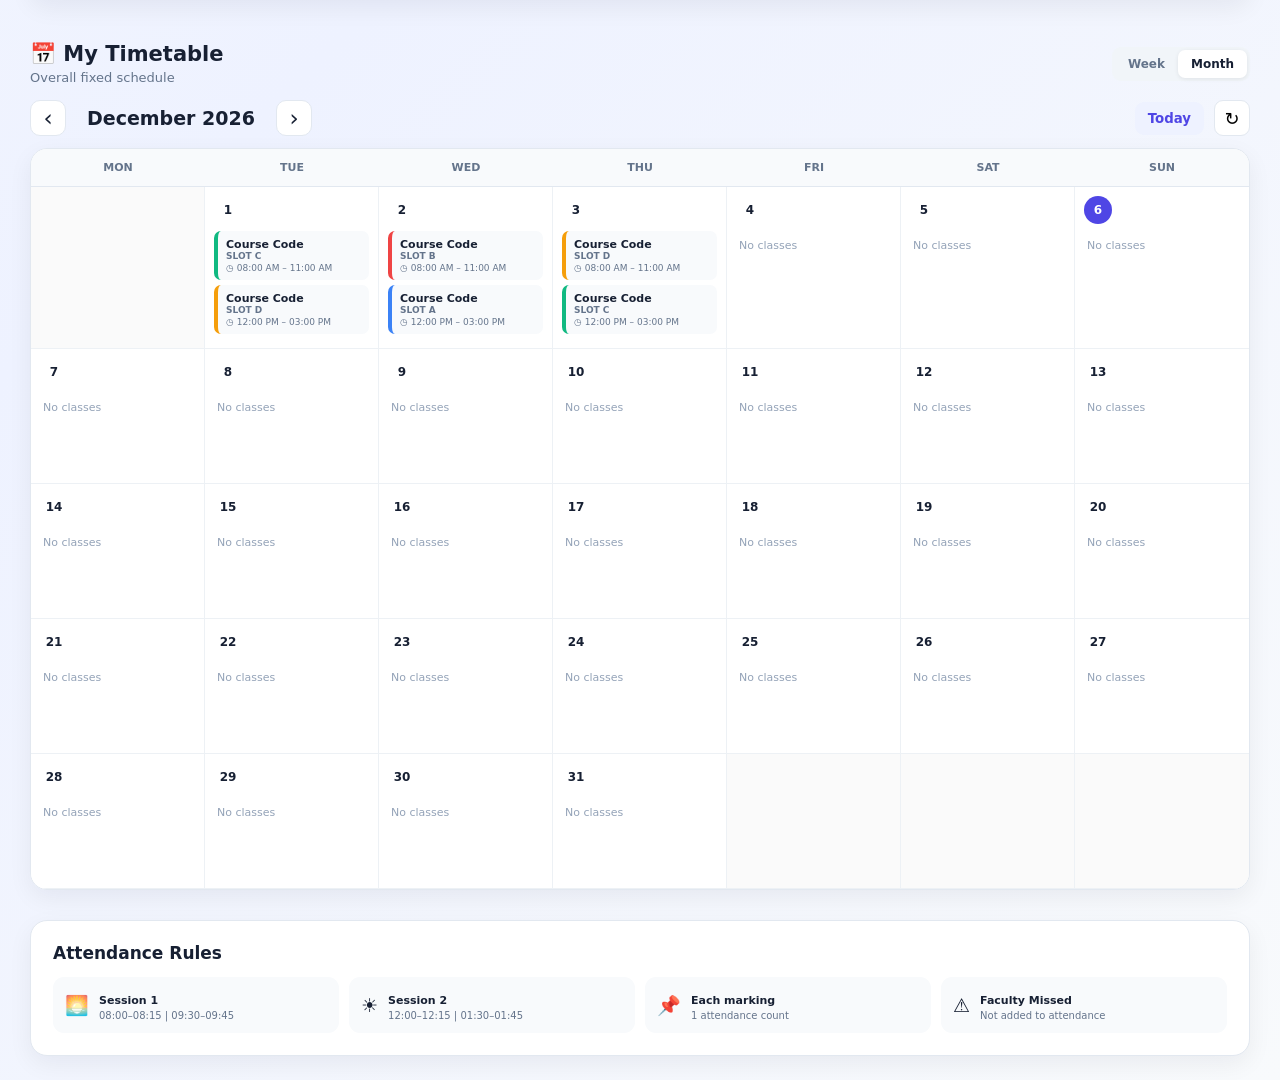
==== commit a946a300: "Update index.html" ====
--- a/index.html
+++ b/index.html
@@ -34,7 +34,7 @@
 
             <div class="eligibility-badge">
 
-                <span>Eligibility</span>
+                <span>Attendance Eligibility</span>
 
                 <strong id="headerEligibility">
                     80%
@@ -47,7 +47,7 @@
                 class="settings-btn"
                 onclick="openSettings()"
             >
-                Change Eligibility
+                Change Attendance Eligibility
             </button>
 
         </div>
@@ -91,7 +91,7 @@
                 class="settings-btn"
                 onclick="openSettings()"
             >
-                ⚙️ Click Me To Update Your Course Code & Name
+                🔄 Click To Update Your Course Code & Name
             </button>
 
             
--- a/style.css
+++ b/style.css
@@ -2001,4 +2001,1037 @@
         font-size: 12px;
     }
 
-}+}
+
+/* =========================================================
+   RESPONSIVE DESIGN
+   MOBILE + TABLET + LAPTOP + DESKTOP
+========================================================= */
+
+
+/* =========================================================
+   GENERAL
+========================================================= */
+
+* {
+    box-sizing: border-box;
+}
+
+
+html {
+    width: 100%;
+    overflow-x: hidden;
+}
+
+
+body {
+    width: 100%;
+    min-width: 0;
+    overflow-x: hidden;
+}
+
+
+.app-container {
+    width: 100%;
+    max-width: 1500px;
+    margin: 0 auto;
+    padding: 20px;
+}
+
+
+/* =========================================================
+   LARGE DESKTOP
+   1200px+
+========================================================= */
+
+@media (min-width: 1200px) {
+
+    .app-container {
+        padding: 24px 30px;
+    }
+
+
+    .slot-grid {
+        grid-template-columns:
+            repeat(4, minmax(0, 1fr));
+    }
+
+
+    .today-schedule {
+        grid-template-columns:
+            repeat(2, minmax(0, 1fr));
+    }
+
+}
+
+
+/* =========================================================
+   LAPTOP / SMALL DESKTOP
+   769px - 1199px
+========================================================= */
+
+@media (min-width: 769px)
+       and
+       (max-width: 1199px) {
+
+    .app-container {
+        padding: 18px;
+    }
+
+
+    .slot-grid {
+        grid-template-columns:
+            repeat(2, minmax(0, 1fr));
+    }
+
+
+    .today-schedule {
+        grid-template-columns:
+            repeat(2, minmax(0, 1fr));
+    }
+
+
+    .top-header {
+        gap: 15px;
+    }
+
+}
+
+
+/* =========================================================
+   TABLET
+   601px - 768px
+========================================================= */
+
+@media (min-width: 601px)
+       and
+       (max-width: 768px) {
+
+    .app-container {
+        padding: 15px;
+    }
+
+
+    /* HEADER */
+
+    .top-header {
+        flex-direction: column;
+
+        align-items: stretch;
+
+        gap: 14px;
+    }
+
+
+    .header-actions {
+        justify-content: space-between;
+    }
+
+
+    /* SLOT CARDS */
+
+    .slot-grid {
+        grid-template-columns:
+            repeat(2, minmax(0, 1fr));
+
+        gap: 14px;
+    }
+
+
+    /* TODAY SCHEDULE */
+
+    .today-schedule {
+        grid-template-columns:
+            1fr;
+    }
+
+
+    /* CURRENT TIME */
+
+    .current-time-card {
+        flex-direction: row;
+    }
+
+
+    /* MANUAL ATTENDANCE */
+
+    .manual-main-header,
+    .manual-main-row {
+
+        grid-template-columns:
+            1fr 1fr 1.2fr;
+
+    }
+
+
+    /* SETTINGS */
+
+    .settings-modal-box {
+        width: min(
+            94vw,
+            650px
+        );
+    }
+
+
+    .setting-row {
+        grid-template-columns:
+            1fr 1fr;
+    }
+
+
+    /* CALENDAR */
+
+    .calendar-event {
+        font-size: 10px;
+    }
+
+
+    .event-time {
+        font-size: 9px;
+    }
+
+}
+
+
+/* =========================================================
+   MOBILE
+   0px - 600px
+========================================================= */
+
+@media (max-width: 600px) {
+
+    body {
+        font-size: 14px;
+    }
+
+
+    .app-container {
+        padding: 10px;
+    }
+
+
+    /* =====================================================
+       HEADER
+    ===================================================== */
+
+    .top-header {
+
+        display: flex;
+
+        flex-direction: column;
+
+        align-items: stretch;
+
+        gap: 12px;
+
+        padding: 14px;
+
+        border-radius: 15px;
+
+    }
+
+
+    .brand-section {
+
+        width: 100%;
+
+        display: flex;
+
+        align-items: center;
+
+        gap: 10px;
+
+    }
+
+
+    .brand-section h1 {
+
+        font-size: 19px;
+
+        line-height: 1.2;
+
+    }
+
+
+    .brand-section p {
+
+        font-size: 11px;
+
+    }
+
+
+    .brand-icon {
+
+        width: 40px;
+
+        height: 40px;
+
+        flex-shrink: 0;
+
+    }
+
+
+    .header-actions {
+
+        width: 100%;
+
+        display: flex;
+
+        justify-content:
+            space-between;
+
+        gap: 8px;
+
+    }
+
+
+    .eligibility-badge {
+
+        flex: 1;
+
+    }
+
+
+    .settings-btn {
+
+        flex: 1;
+
+    }
+
+
+    /* =====================================================
+       SECTION HEADINGS
+    ===================================================== */
+
+    .section-heading {
+
+        flex-direction: column;
+
+        align-items: flex-start;
+
+        gap: 8px;
+
+    }
+
+
+    .section-heading h2 {
+
+        font-size: 19px;
+
+    }
+
+
+    .section-heading p {
+
+        font-size: 12px;
+
+    }
+
+
+    /* =====================================================
+       CURRENT DATE / TIME
+    ===================================================== */
+
+    .current-time-card {
+
+        display: flex;
+
+        flex-direction: column;
+
+        align-items: stretch;
+
+        gap: 12px;
+
+        padding: 15px;
+
+    }
+
+
+    .current-time-card h2 {
+
+        font-size: 18px;
+
+    }
+
+
+    .live-time {
+
+        padding-top: 10px;
+
+        border-top:
+            1px solid #e5e7eb;
+
+    }
+
+
+    /* =====================================================
+       TODAY'S CLASSES
+    ===================================================== */
+
+    .today-schedule {
+
+        display: grid;
+
+        grid-template-columns: 1fr;
+
+        gap: 10px;
+
+    }
+
+
+    .today-class-card {
+
+        width: 100%;
+
+        min-width: 0;
+
+    }
+
+
+    .class-code {
+
+        font-size: 14px;
+
+    }
+
+
+    .class-name {
+
+        font-size: 11px;
+
+    }
+
+
+    .class-time {
+
+        font-size: 10px;
+
+    }
+
+
+    /* =====================================================
+       ACTIVE ATTENDANCE
+    ===================================================== */
+
+    .active-window-card {
+
+        flex-direction: column;
+
+        align-items: stretch;
+
+        text-align: left;
+
+        gap: 12px;
+
+    }
+
+
+    .check-attendance-btn {
+
+        width: 100%;
+
+    }
+
+
+    /* =====================================================
+       SLOT RESULTS
+    ===================================================== */
+
+    .slot-grid {
+
+        grid-template-columns: 1fr;
+
+        gap: 12px;
+
+    }
+
+
+    .slot-card {
+
+        width: 100%;
+
+        min-width: 0;
+
+    }
+
+
+    .circular-progress {
+
+        width: 105px;
+
+        height: 105px;
+
+        margin: 15px auto;
+
+    }
+
+
+    .slot-course-code {
+
+        font-size: 15px;
+
+    }
+
+
+    .slot-course-name {
+
+        font-size: 11px;
+
+    }
+
+
+    .slot-stats {
+
+        grid-template-columns:
+            repeat(3, minmax(0, 1fr));
+
+        gap: 6px;
+
+    }
+
+
+    .stat-box {
+
+        padding: 9px 5px;
+
+    }
+
+
+    .stat-box span {
+
+        font-size: 9px;
+
+    }
+
+
+    .stat-box strong {
+
+        font-size: 16px;
+
+    }
+
+
+    .slot-total-box {
+
+        padding: 10px;
+
+    }
+
+
+    .slot-result {
+
+        font-size: 11px;
+
+        line-height: 1.5;
+
+    }
+
+
+    /* =====================================================
+       MANUAL ATTENDANCE
+    ===================================================== */
+
+    .manual-main-card {
+
+        overflow-x: hidden;
+
+    }
+
+
+    .manual-main-header {
+
+        display: grid;
+
+        grid-template-columns:
+            0.8fr 1fr 1.2fr;
+
+        gap: 6px;
+
+        padding: 11px 8px;
+
+        font-size: 9px;
+
+    }
+
+
+    .manual-main-row {
+
+        display: grid;
+
+        grid-template-columns:
+            0.8fr 1fr 1.2fr;
+
+        gap: 6px;
+
+        padding: 10px 8px;
+
+    }
+
+
+    .manual-slot-name {
+
+        font-size: 10px;
+
+    }
+
+
+    .manual-main-row input {
+
+        width: 100%;
+
+        min-width: 0;
+
+        padding: 9px 6px;
+
+        font-size: 12px;
+
+    }
+
+
+    .manual-save-area {
+
+        padding: 12px 8px;
+
+    }
+
+
+    .save-manual-btn {
+
+        width: 100%;
+
+    }
+
+
+    /* =====================================================
+       RECORDS
+    ===================================================== */
+
+    .records-heading {
+
+        align-items: stretch;
+
+    }
+
+
+    .danger-outline-btn {
+
+        width: 100%;
+
+    }
+
+
+    .record-row {
+
+        display: grid;
+
+        grid-template-columns:
+            1fr;
+
+        gap: 5px;
+
+        padding: 12px;
+
+    }
+
+
+    .record-time {
+
+        font-size: 11px;
+
+    }
+
+
+    .record-subject {
+
+        font-size: 13px;
+
+    }
+
+
+    .record-window {
+
+        font-size: 10px;
+
+    }
+
+
+    .record-status {
+
+        width: fit-content;
+
+    }
+
+
+    /* =====================================================
+       TIMETABLE
+    ===================================================== */
+
+    .timetable-section {
+
+        overflow: hidden;
+
+    }
+
+
+    .view-switch {
+
+        width: 100%;
+
+    }
+
+
+    .view-switch button {
+
+        flex: 1;
+
+    }
+
+
+    .calendar-toolbar {
+
+        display: grid;
+
+        grid-template-columns:
+            40px 1fr 40px;
+
+        gap: 6px;
+
+        align-items: center;
+
+    }
+
+
+    .calendar-toolbar h2 {
+
+        text-align: center;
+
+        font-size: 15px;
+
+    }
+
+
+    .today-btn {
+
+        grid-column:
+            1 / -1;
+
+        width: 100%;
+
+    }
+
+
+    .refresh-btn {
+
+        grid-column:
+            1 / -1;
+
+        width: 100%;
+
+    }
+
+
+    /* =====================================================
+       MONTH CALENDAR
+    ===================================================== */
+
+    .calendar-container {
+
+        width: 100%;
+
+        overflow-x: auto;
+
+        -webkit-overflow-scrolling: touch;
+
+    }
+
+
+    .month-calendar {
+
+        min-width: 680px;
+
+    }
+
+
+    /*
+        We intentionally keep the monthly
+        calendar wider and allow horizontal
+        scrolling on small phones.
+
+        This prevents the timetable from
+        becoming unreadably tiny.
+    */
+
+
+    .calendar-event {
+
+        padding: 6px;
+
+        font-size: 9px;
+
+    }
+
+
+    .event-code {
+
+        font-size: 9px;
+
+    }
+
+
+    .event-slot {
+
+        font-size: 8px;
+
+    }
+
+
+    .event-time {
+
+        font-size: 8px;
+
+    }
+
+
+    /* =====================================================
+       WEEK CALENDAR
+    ===================================================== */
+
+    .week-calendar {
+
+        width: 100%;
+
+    }
+
+
+    .week-day-row {
+
+        grid-template-columns:
+            65px 1fr;
+
+    }
+
+
+    .week-day-name {
+
+        font-size: 10px;
+
+    }
+
+
+    .week-events {
+
+        gap: 6px;
+
+    }
+
+
+    /* =====================================================
+       RULES
+    ===================================================== */
+
+    .rules-grid {
+
+        grid-template-columns: 1fr;
+
+        gap: 8px;
+
+    }
+
+
+    .rule-card {
+
+        padding: 11px;
+
+    }
+
+
+    /* =====================================================
+       MODALS
+    ===================================================== */
+
+    .modal {
+
+        padding: 10px;
+
+        align-items:
+            flex-end;
+
+    }
+
+
+    .modal-box {
+
+        width: 100%;
+
+        max-width: none;
+
+        max-height: 90vh;
+
+        overflow-y: auto;
+
+        border-radius:
+            20px 20px 0 0;
+
+        padding: 20px 15px;
+
+    }
+
+
+    .settings-modal-box {
+
+        width: 100%;
+
+    }
+
+
+    .modal-box h2 {
+
+        font-size: 19px;
+
+    }
+
+
+    .attendance-options {
+
+        gap: 8px;
+
+    }
+
+
+    .attendance-option {
+
+        padding: 11px;
+
+    }
+
+
+    /* =====================================================
+       SETTINGS
+    ===================================================== */
+
+    .setting-row {
+
+        grid-template-columns:
+            1fr;
+
+        gap: 10px;
+
+    }
+
+
+    .slot-setting-card {
+
+        padding: 12px;
+
+    }
+
+
+    .settings-actions {
+
+        display: grid;
+
+        grid-template-columns:
+            1fr 1fr;
+
+        gap: 8px;
+
+    }
+
+
+    .settings-actions button {
+
+        width: 100%;
+
+    }
+
+}
+
+
+/* =========================================================
+   VERY SMALL PHONES
+   320px - 380px
+========================================================= */
+
+@media (max-width: 380px) {
+
+    .app-container {
+        padding: 7px;
+    }
+
+
+    .brand-section h1 {
+        font-size: 17px;
+    }
+
+
+    .header-actions {
+        flex-direction: column;
+    }
+
+
+    .eligibility-badge,
+    .settings-btn {
+        width: 100%;
+    }
+
+
+    .slot-stats {
+        gap: 4px;
+    }
+
+
+    .stat-box {
+        padding: 8px 3px;
+    }
+
+
+    .stat-box span {
+        font-size: 8px;
+    }
+
+
+    .stat-box strong {
+        font-size: 14px;
+    }
+
+
+    .manual-main-header,
+    .manual-main-row {
+        grid-template-columns:
+            0.7fr 1fr 1.1fr;
+    }
+
+}
+
+
+/* =========================================================
+   TOUCH DEVICES
+========================================================= */
+
+@media (hover: none) and (pointer: coarse) {
+
+    button,
+    input,
+    select {
+
+        min-height: 42px;
+
+    }
+
+
+    button {
+
+        -webkit-tap-highlight-color:
+            transparent;
+
+    }
+
+
+    input {
+
+        font-size: 16px;
+
+    }
+
+}
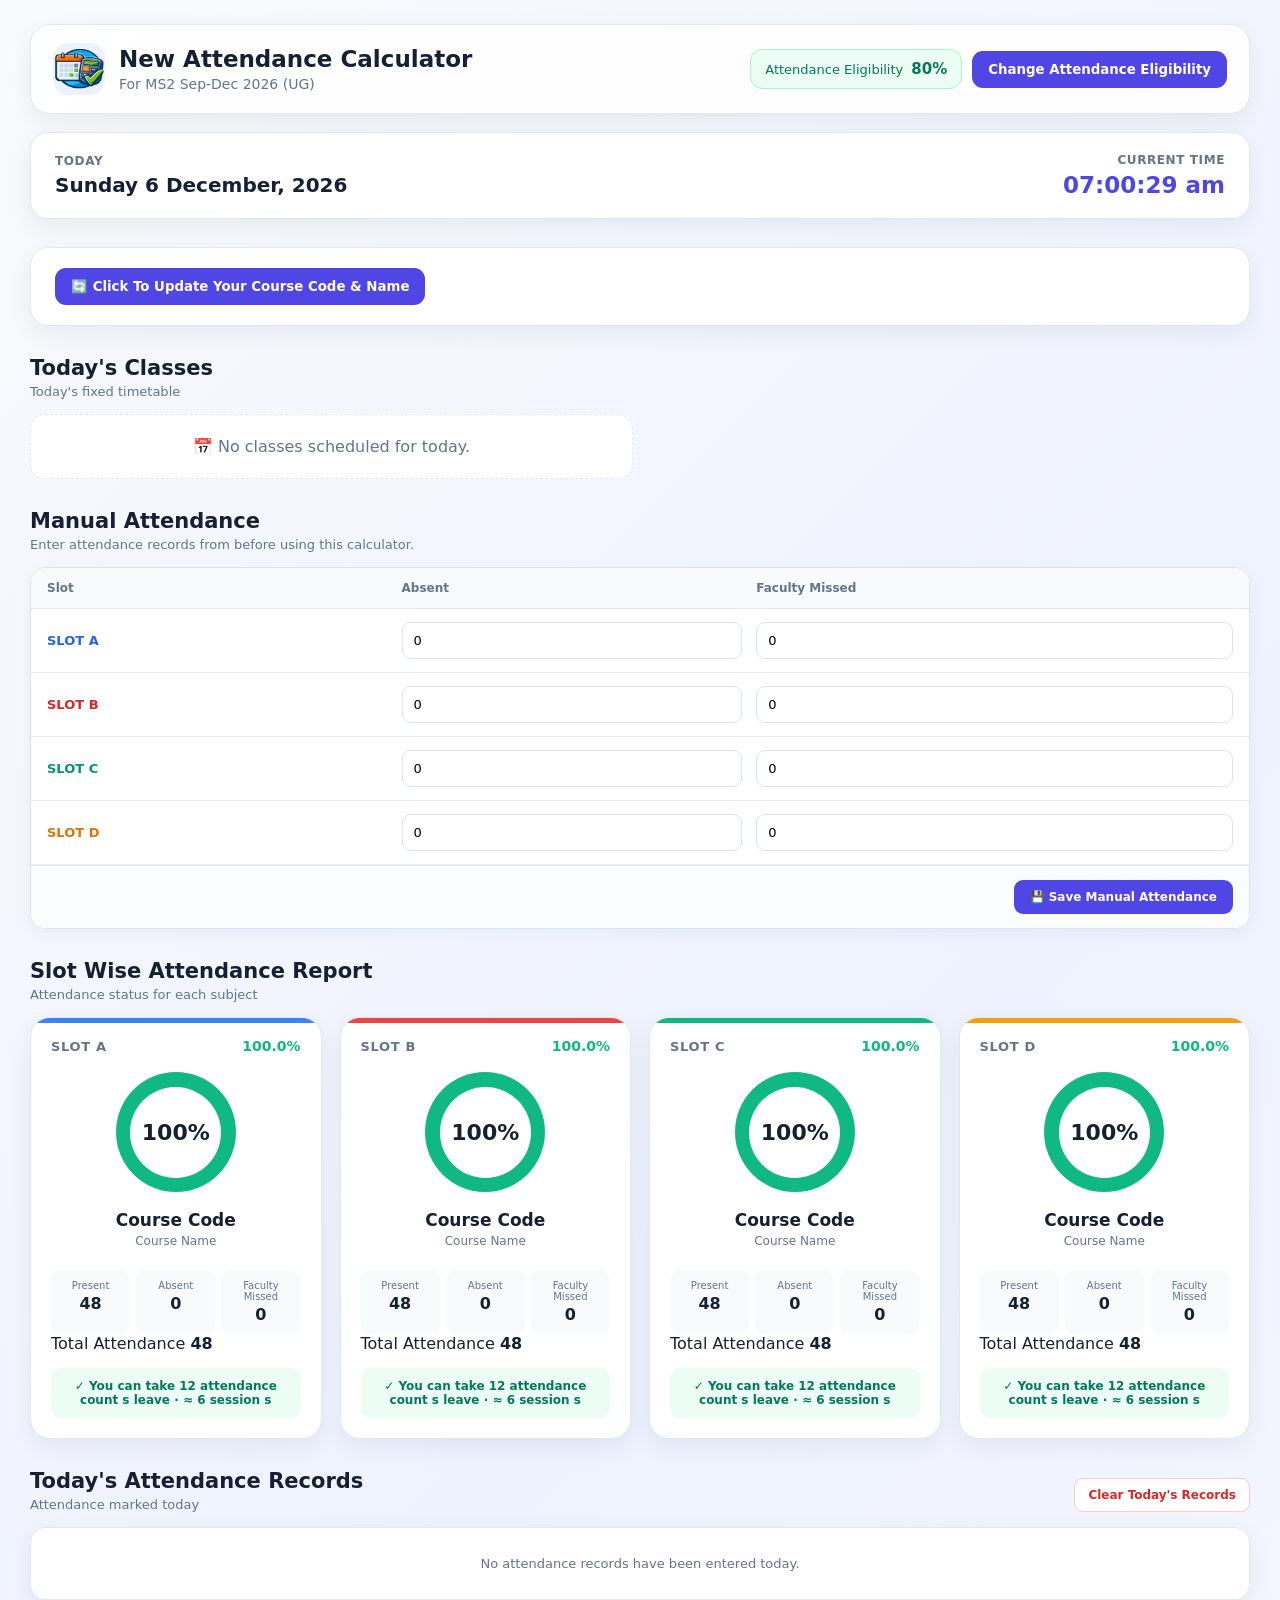
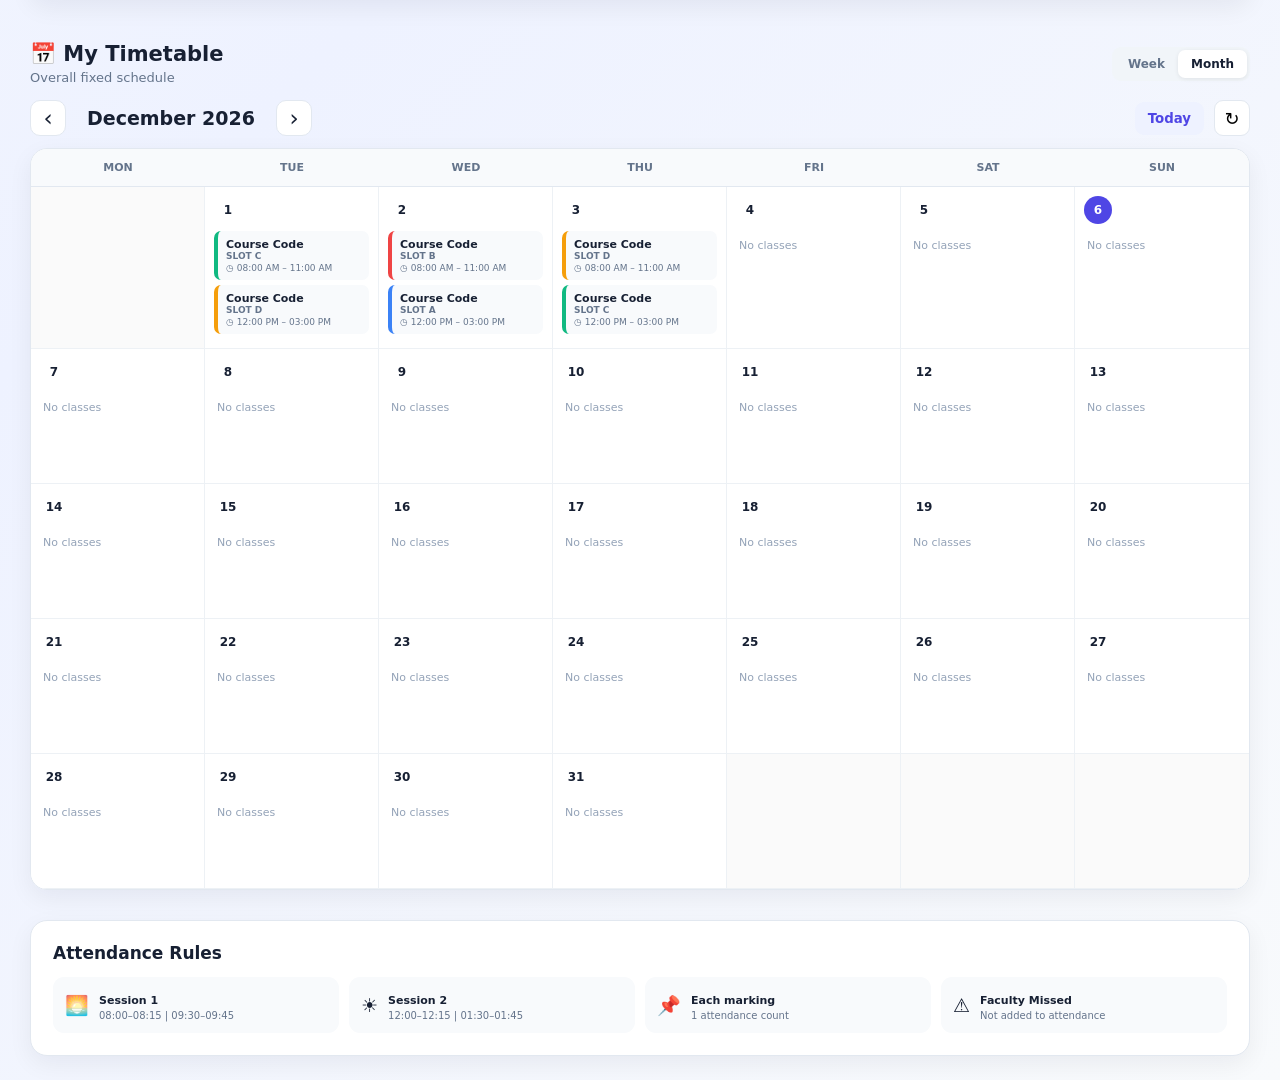
==== commit 633bc4a8: "Update index.html" ====
--- a/index.html
+++ b/index.html
@@ -99,6 +99,46 @@
         </div>
     </section>
 
+    <!-- ACTIVE ATTENDANCE -->
+    <section
+        id="activeWindowSection"
+        class="active-window-section hidden"
+    >
+
+        <div class="active-window-card">
+
+            <div class="active-icon">
+                📝
+            </div>
+
+
+            <div class="active-info">
+
+                <span class="active-label">
+                    Attendance Window Open
+                </span>
+
+                <h3 id="activeSubjectName">
+                    Loading...
+                </h3>
+
+                <p id="activeWindowTime">
+                    08:00 AM – 08:15 AM
+                </p>
+
+            </div>
+
+
+            <button
+                class="check-attendance-btn"
+                onclick="openAttendanceModal()"
+            >
+                Check Attendance
+            </button>
+
+        </div>
+
+    </section>
 
     <!-- TODAY'S CLASSES -->
     <section class="section">
@@ -272,46 +312,7 @@
 
     </section>
 
-    <!-- ACTIVE ATTENDANCE -->
-    <section
-        id="activeWindowSection"
-        class="active-window-section hidden"
-    >
-
-        <div class="active-window-card">
-
-            <div class="active-icon">
-                📝
-            </div>
-
-
-            <div class="active-info">
-
-                <span class="active-label">
-                    Attendance Window Open
-                </span>
-
-                <h3 id="activeSubjectName">
-                    Loading...
-                </h3>
-
-                <p id="activeWindowTime">
-                    08:00 AM – 08:15 AM
-                </p>
-
-            </div>
-
-
-            <button
-                class="check-attendance-btn"
-                onclick="openAttendanceModal()"
-            >
-                Check Attendance
-            </button>
-
-        </div>
-
-    </section>
+
 
 
     <!-- SLOT ATTENDANCE -->
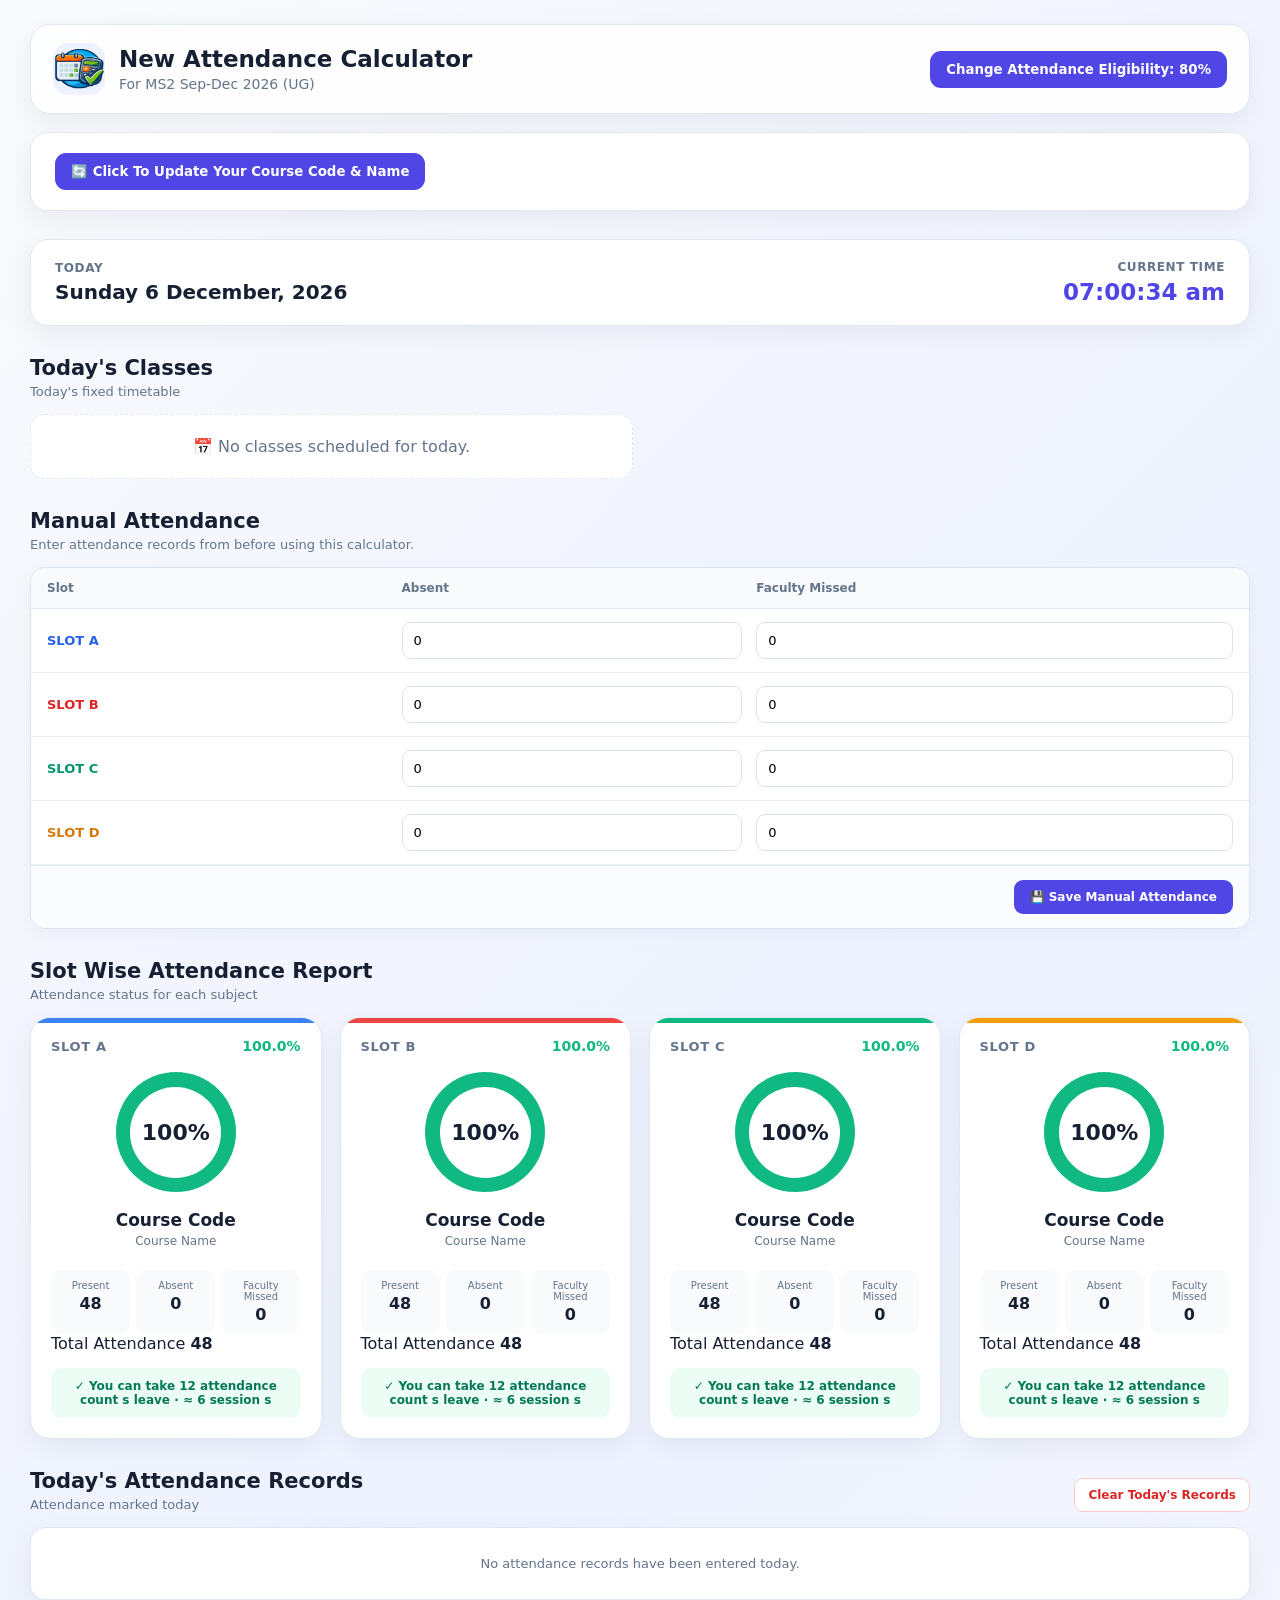
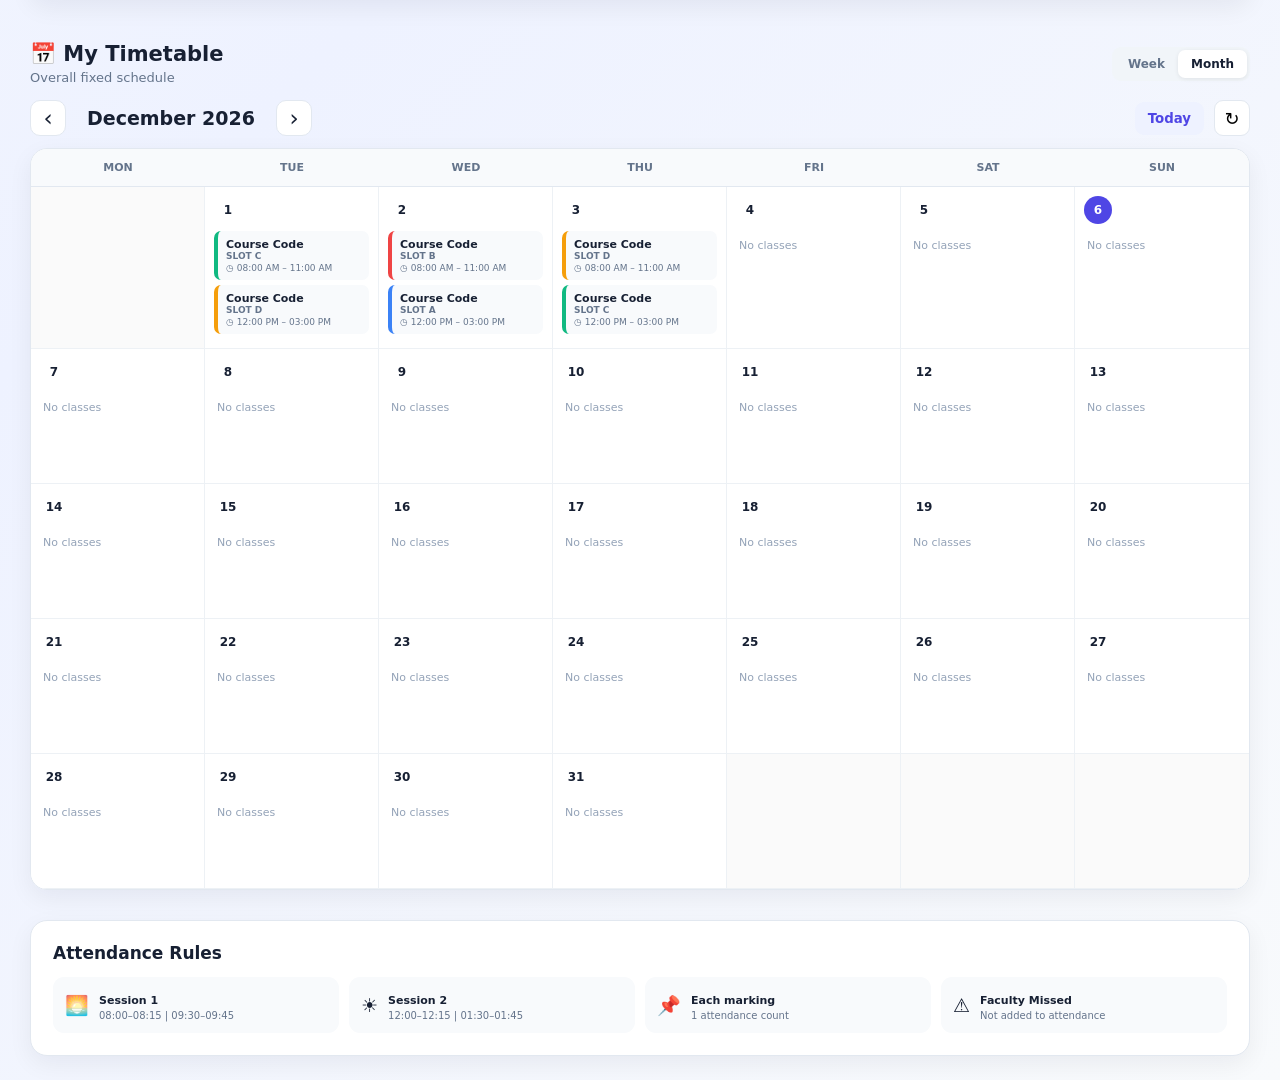
==== commit 6699d6a0: "Update index.html" ====
--- a/index.html
+++ b/index.html
@@ -32,27 +32,34 @@
 
         <div class="header-actions">
 
-            <div class="eligibility-badge">
-
-                <span>Attendance Eligibility</span>
+            <button
+                class="settings-btn"
+                onclick="openSettings()"
+            >
+                <span>Change Attendance Eligibility:</span>
 
                 <strong id="headerEligibility">
                     80%
                 </strong>
-
-            </div>
-
-
+            </button>
+
+        </div>
+        
+
+    </header>
+        <section class="current-time-card">
+      <div>
             <button
                 class="settings-btn"
                 onclick="openSettings()"
             >
-                Change Attendance Eligibility
-            </button>
-
-        </div>
-
-    </header>
+                🔄 Click To Update Your Course Code & Name
+            </button>
+
+            
+
+        </div>
+    </section>
 
 
     <!-- CURRENT DATE/TIME -->
@@ -85,19 +92,7 @@
         
 
     </section>
-    <section class="current-time-card">
-      <div>
-            <button
-                class="settings-btn"
-                onclick="openSettings()"
-            >
-                🔄 Click To Update Your Course Code & Name
-            </button>
-
-            
-
-        </div>
-    </section>
+
 
     <!-- ACTIVE ATTENDANCE -->
     <section
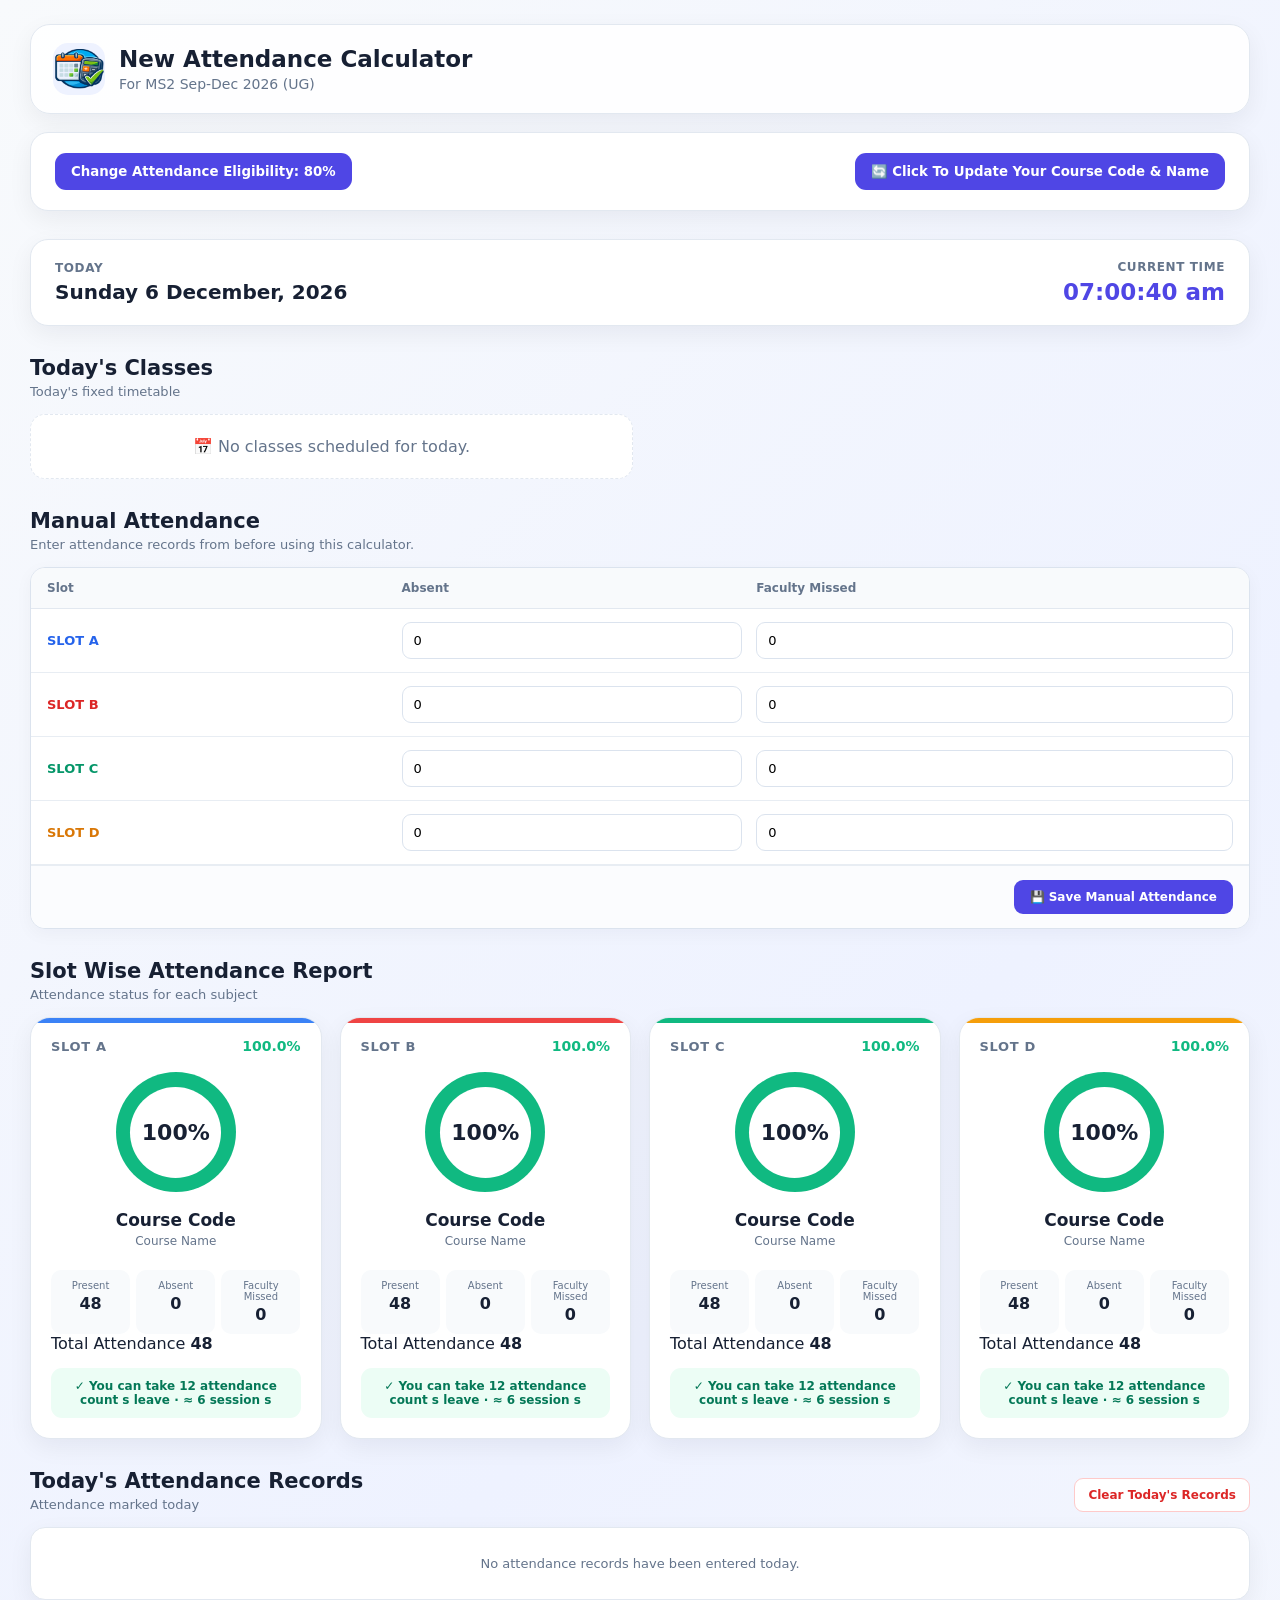
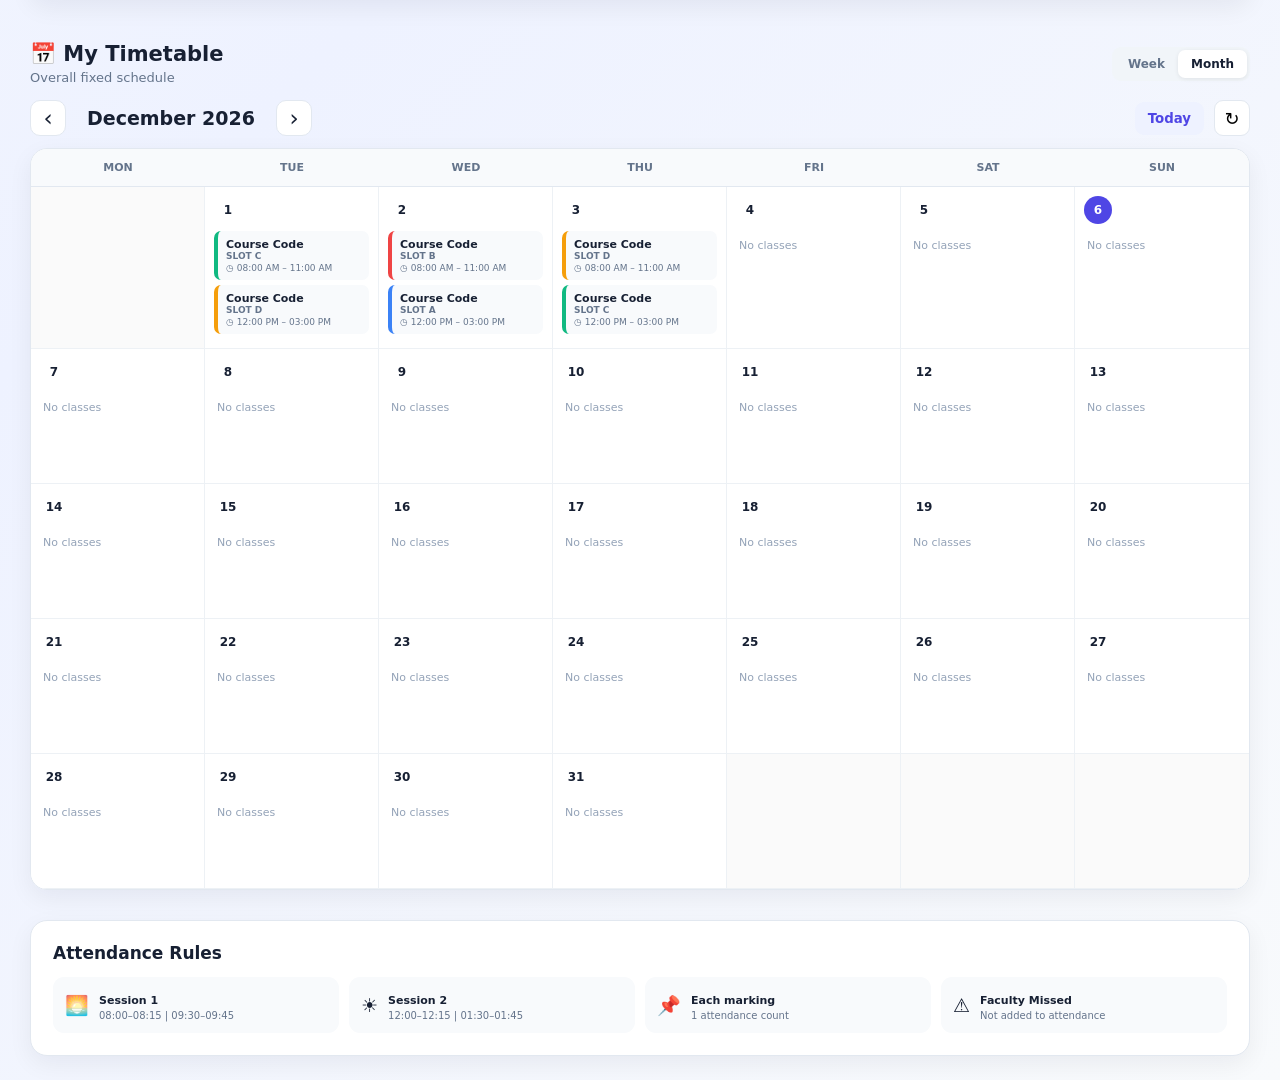
==== commit a54cd2ea: "Update index.html" ====
--- a/index.html
+++ b/index.html
@@ -30,7 +30,12 @@
         </div>
 
 
-        <div class="header-actions">
+
+        
+
+    </header>
+        <section class="current-time-card">
+                  <div class="header-actions">
 
             <button
                 class="settings-btn"
@@ -44,10 +49,6 @@
             </button>
 
         </div>
-        
-
-    </header>
-        <section class="current-time-card">
       <div>
             <button
                 class="settings-btn"
